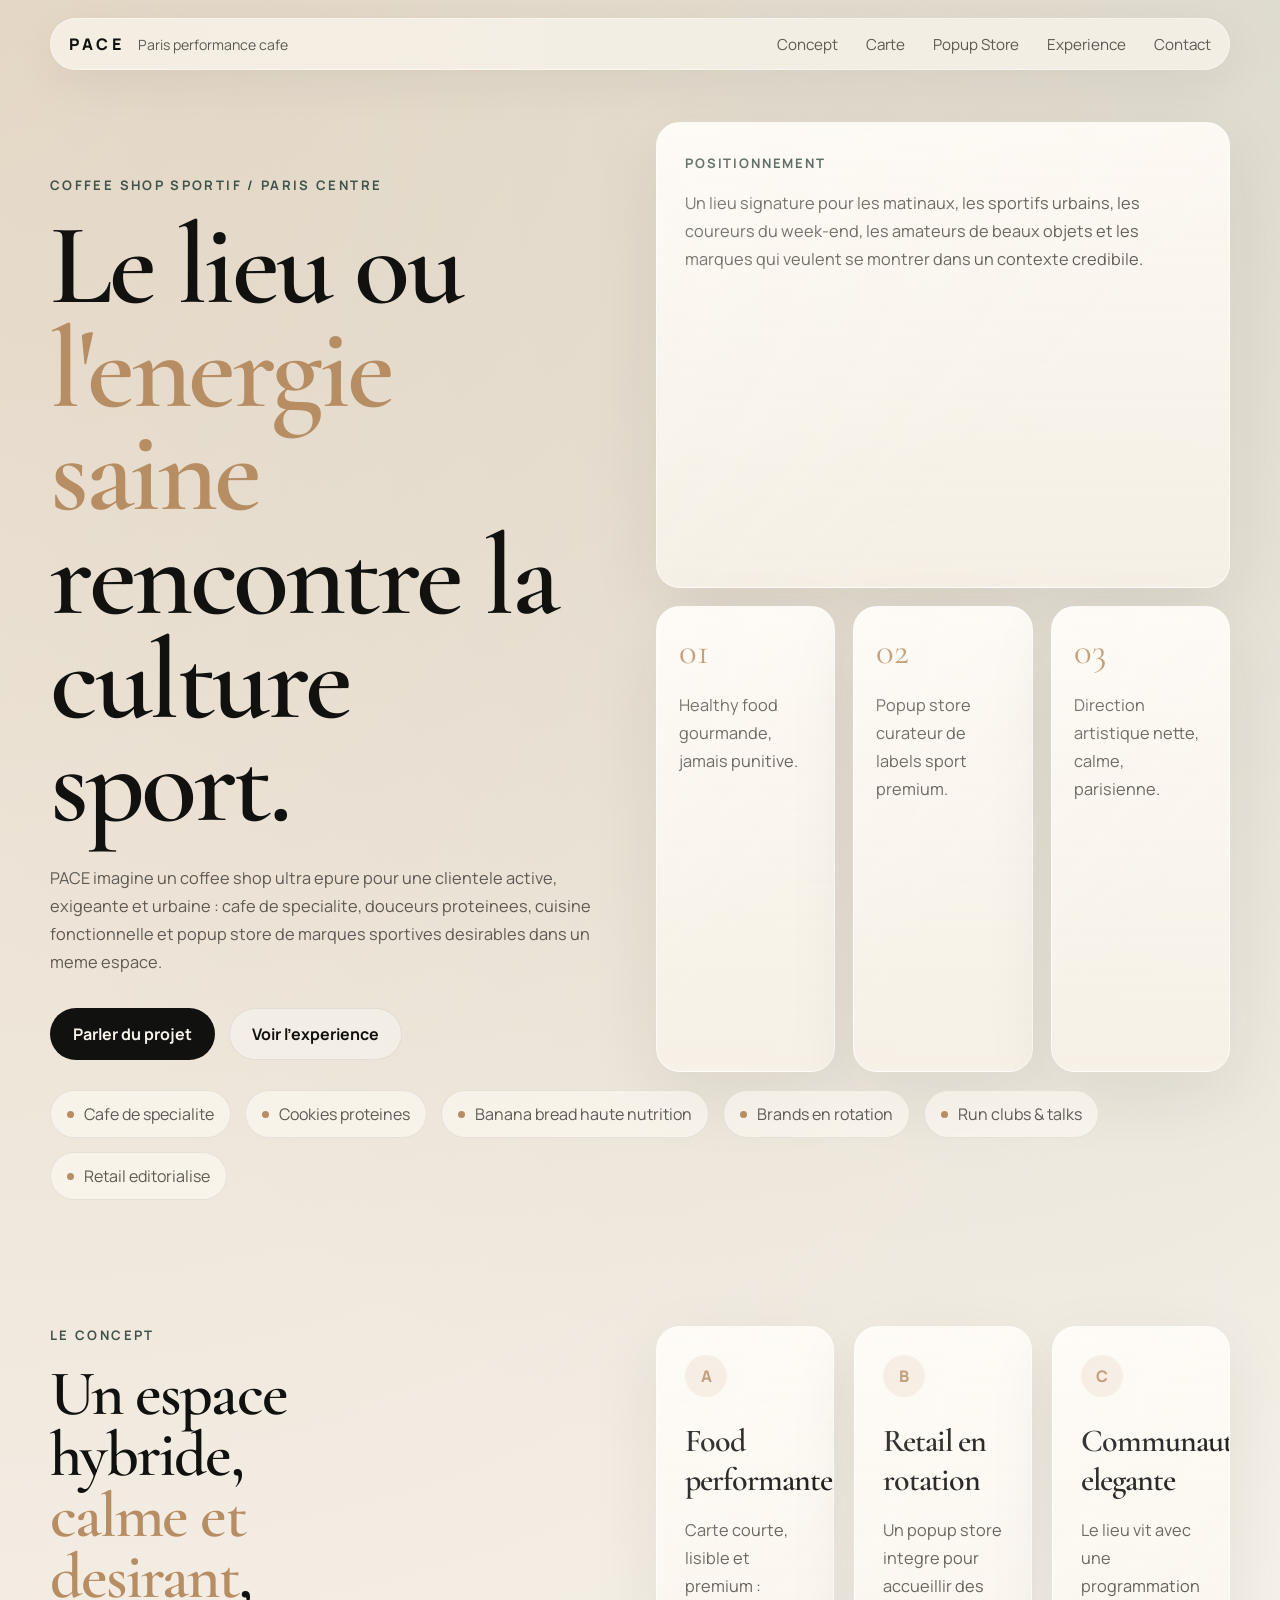
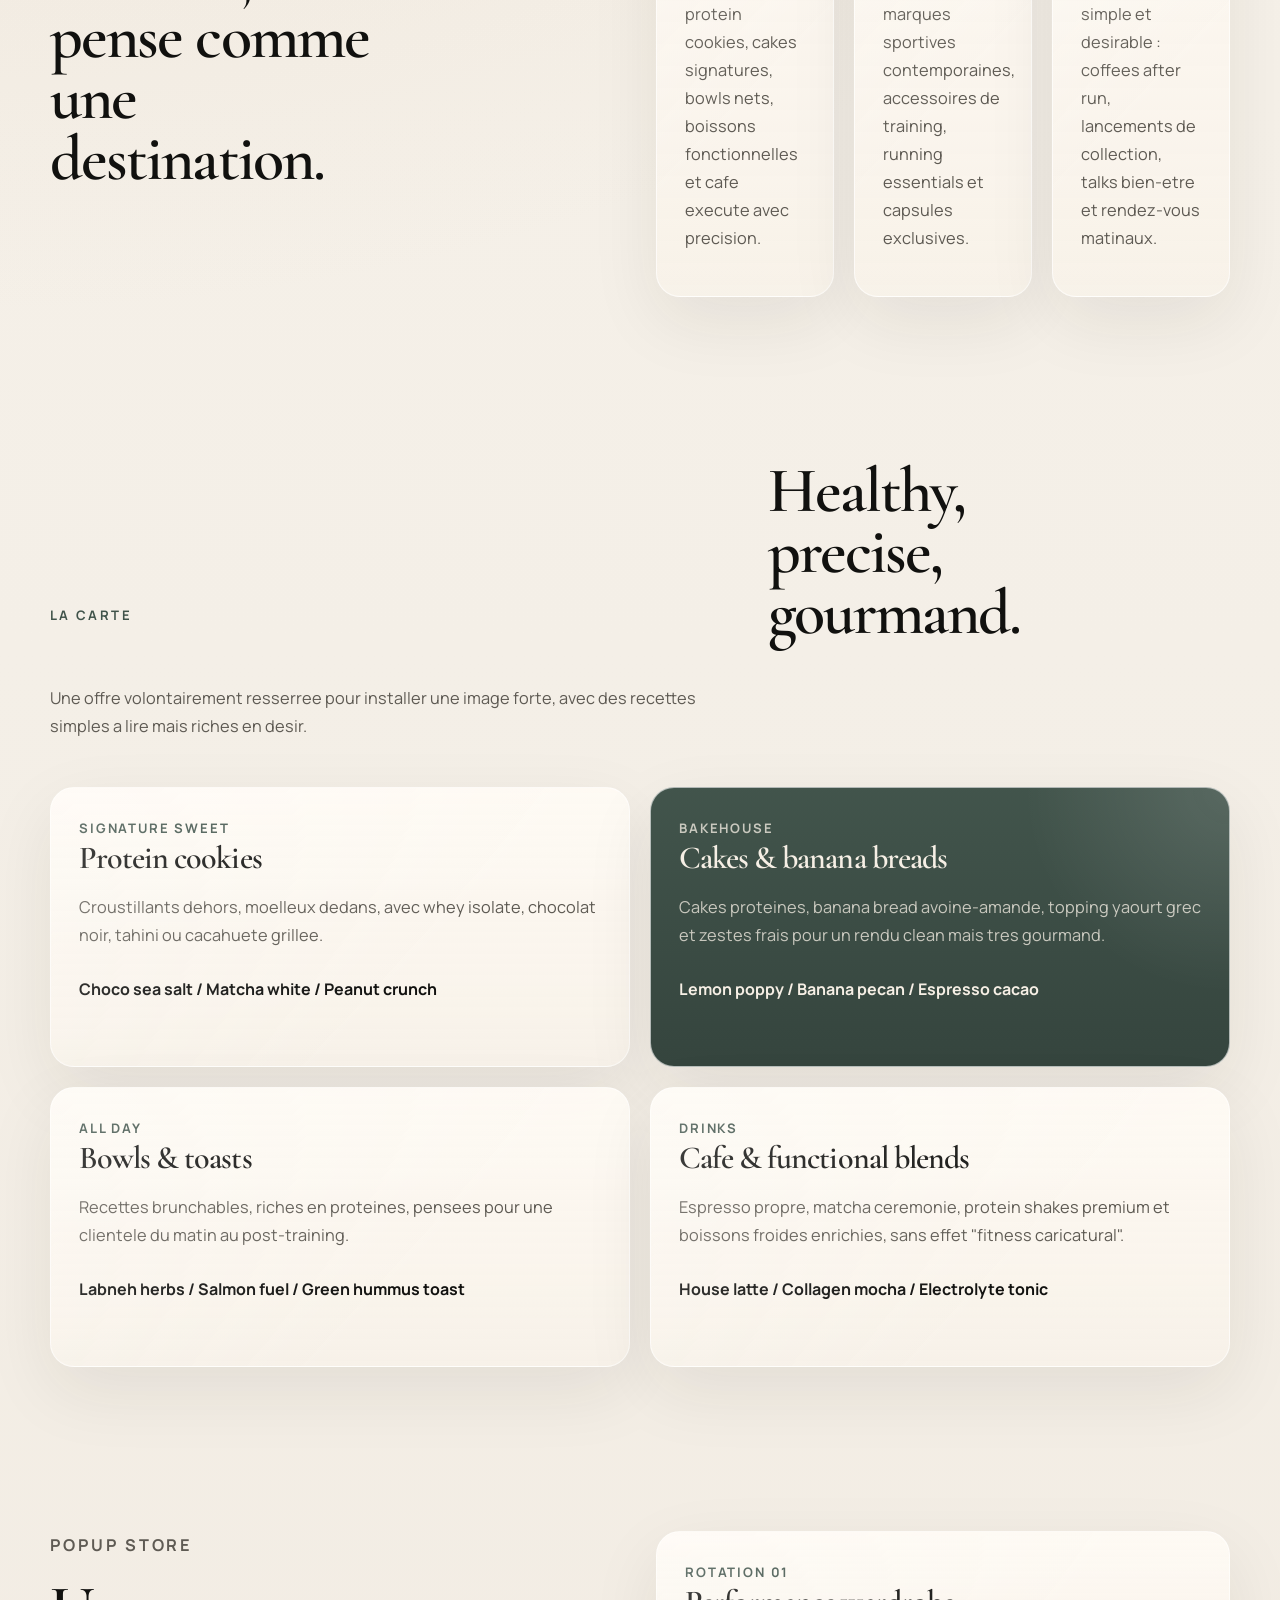
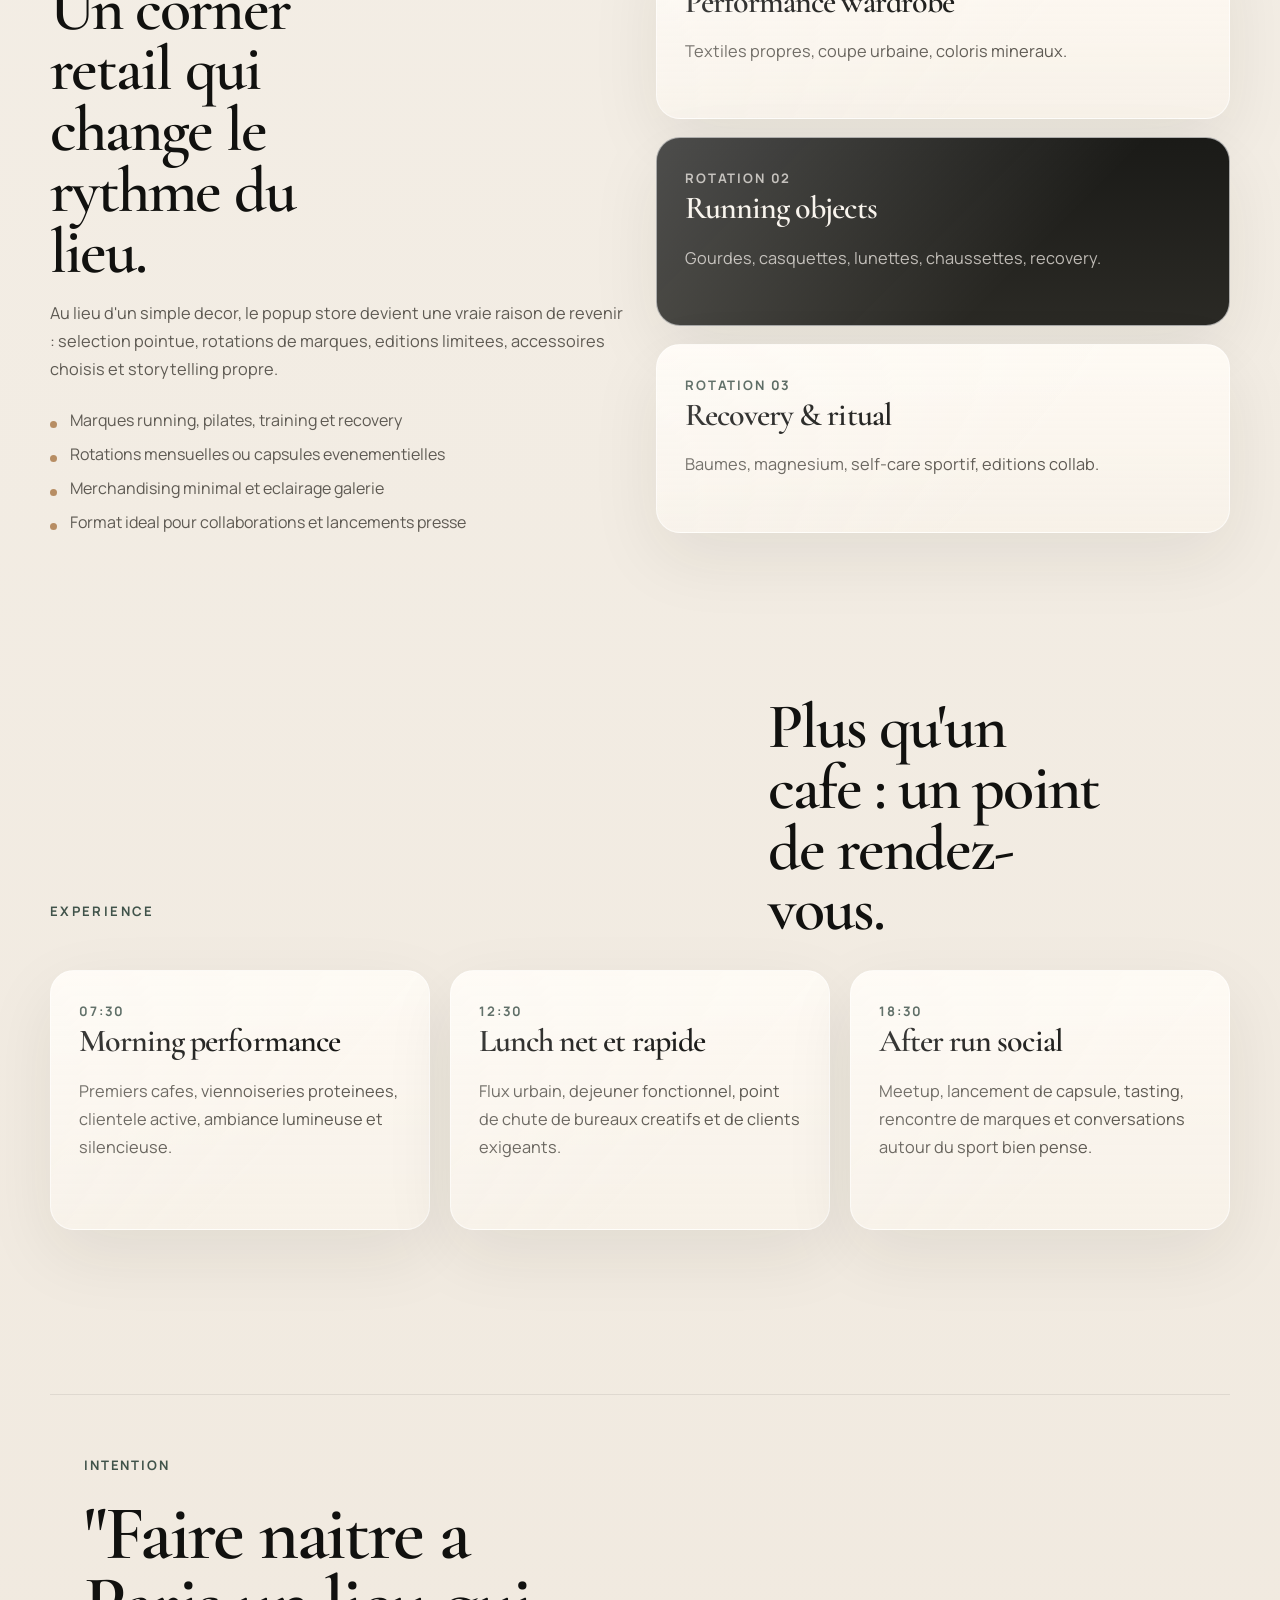
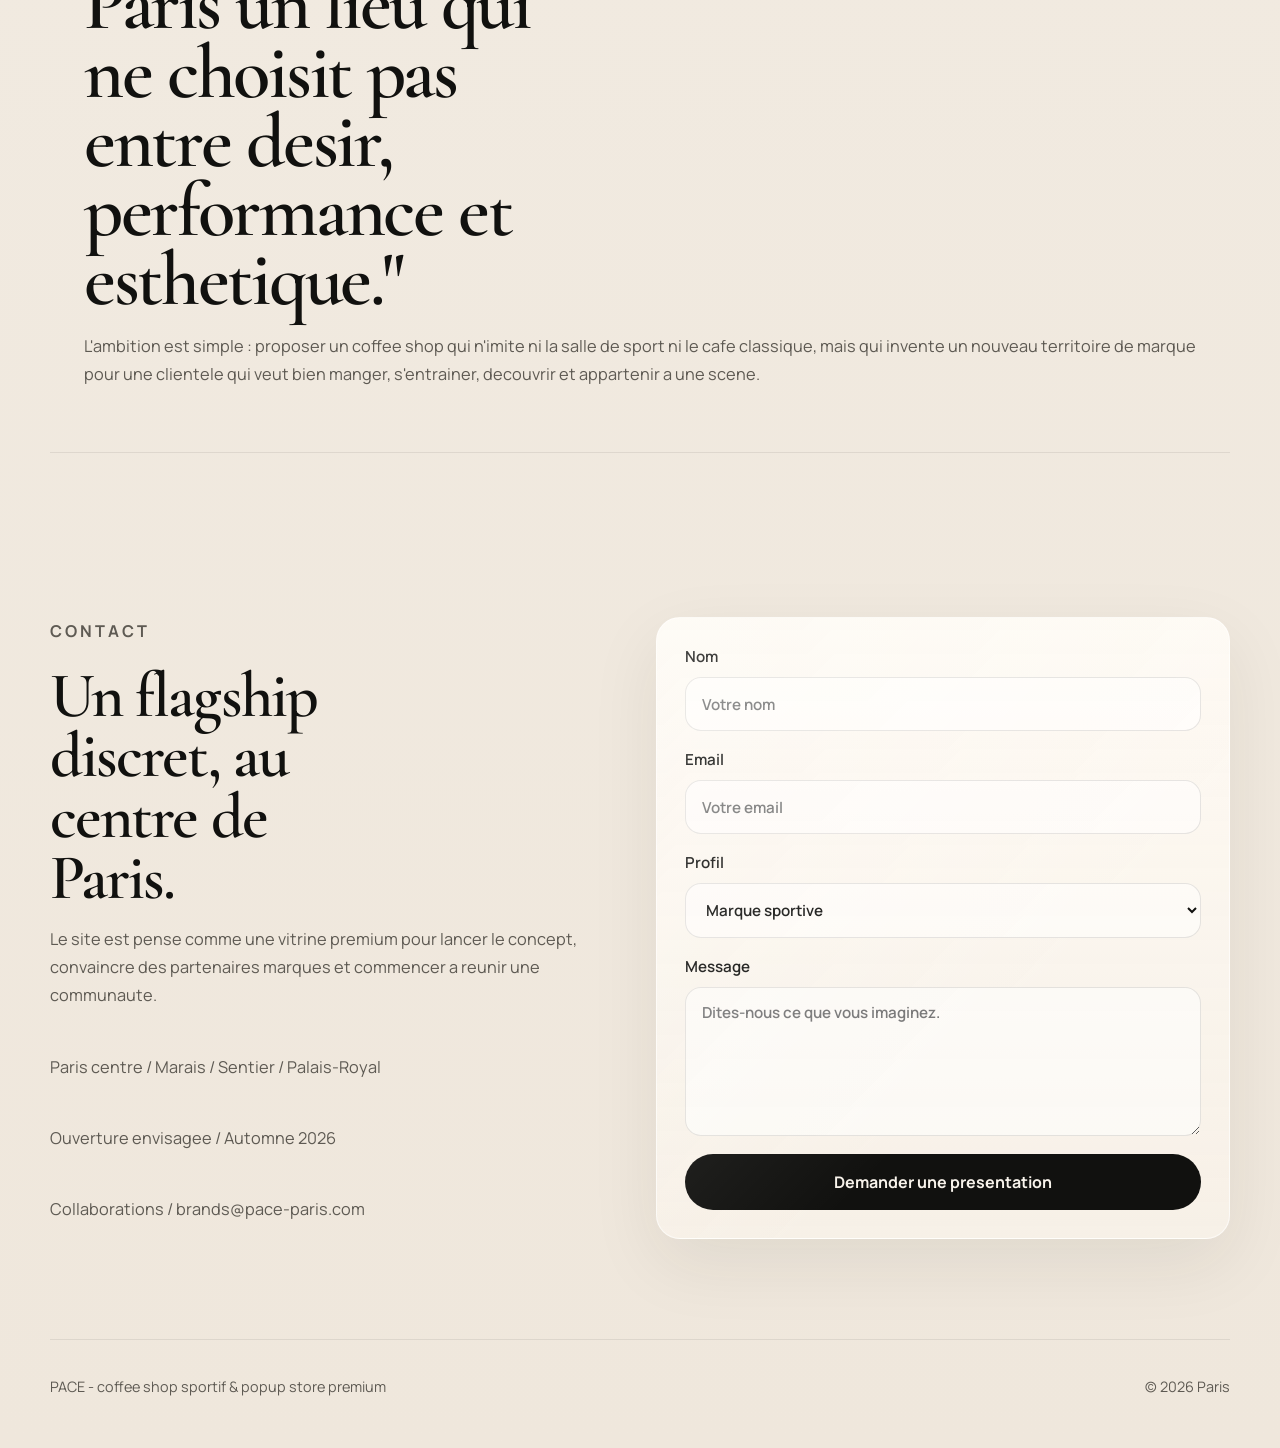
==== index.html @ 1dd42b09 "Initial coffee shop site" ====
<!DOCTYPE html>
<html lang="fr">
  <head>
    <meta charset="UTF-8" />
    <meta name="viewport" content="width=device-width, initial-scale=1.0" />
    <title>PACE - Coffee Shop Sportif & Popup Store</title>
    <meta
      name="description"
      content="PACE est un coffee shop sportif premium au coeur de Paris : healthy food, cafe de specialite, cookies proteines et popup store de marques sportives tendance."
    />
    <link rel="preconnect" href="https://fonts.googleapis.com" />
    <link rel="preconnect" href="https://fonts.gstatic.com" crossorigin />
    <link
      href="https://fonts.googleapis.com/css2?family=Manrope:wght@400;500;600;700;800&family=Cormorant+Garamond:wght@500;600;700&display=swap"
      rel="stylesheet"
    />
    <link rel="stylesheet" href="styles.css" />
    <script src="script.js" defer></script>
  </head>
  <body>
    <div class="page-noise" aria-hidden="true"></div>

    <header class="site-header">
      <div class="container">
        <nav class="nav">
          <a class="brand" href="#top" aria-label="PACE">
            <span class="brand-mark">PACE</span>
            <span class="brand-copy">Paris performance cafe</span>
          </a>

          <button
            class="nav-toggle"
            type="button"
            aria-expanded="false"
            aria-controls="nav-menu"
          >
            Menu
          </button>

          <div class="nav-menu" id="nav-menu">
            <a href="#concept">Concept</a>
            <a href="#menu">Carte</a>
            <a href="#popup">Popup Store</a>
            <a href="#experience">Experience</a>
            <a href="#contact">Contact</a>
          </div>
        </nav>
      </div>
    </header>

    <main id="top">
      <section class="hero">
        <div class="container hero-grid">
          <div class="hero-copy reveal">
            <p class="eyebrow">Coffee shop sportif / Paris centre</p>
            <h1>
              Le lieu ou
              <span>l'energie saine</span>
              rencontre la culture sport.
            </h1>
            <p class="hero-text">
              PACE imagine un coffee shop ultra epure pour une clientele active,
              exigeante et urbaine : cafe de specialite, douceurs proteinees,
              cuisine fonctionnelle et popup store de marques sportives
              desirables dans un meme espace.
            </p>

            <div class="hero-actions">
              <a class="button button-dark" href="#contact">Parler du projet</a>
              <a class="button button-light" href="#menu">Voir l'experience</a>
            </div>
          </div>

          <div class="hero-panel reveal">
            <div class="panel panel-large">
              <span class="panel-label">Positionnement</span>
              <p>
                Un lieu signature pour les matinaux, les sportifs urbains, les
                coureurs du week-end, les amateurs de beaux objets et les
                marques qui veulent se montrer dans un contexte credibile.
              </p>
            </div>

            <div class="hero-stats">
              <div class="panel stat-card">
                <span class="stat-value">01</span>
                <p>Healthy food gourmande, jamais punitive.</p>
              </div>
              <div class="panel stat-card">
                <span class="stat-value">02</span>
                <p>Popup store curateur de labels sport premium.</p>
              </div>
              <div class="panel stat-card">
                <span class="stat-value">03</span>
                <p>Direction artistique nette, calme, parisienne.</p>
              </div>
            </div>
          </div>
        </div>

        <div class="container">
          <div class="ticker reveal" aria-label="Points forts du concept">
            <span>Cafe de specialite</span>
            <span>Cookies proteines</span>
            <span>Banana bread haute nutrition</span>
            <span>Brands en rotation</span>
            <span>Run clubs & talks</span>
            <span>Retail editorialise</span>
          </div>
        </div>
      </section>

      <section class="section intro" id="concept">
        <div class="container section-grid">
          <div class="section-heading reveal">
            <p class="eyebrow">Le concept</p>
            <h2>
              Un espace hybride,
              <span>calme et desirant</span>,
              pense comme une destination.
            </h2>
          </div>

          <div class="intro-cards reveal">
            <article class="info-card">
              <span class="info-index">A</span>
              <h3>Food performante</h3>
              <p>
                Carte courte, lisible et premium : protein cookies, cakes
                signatures, bowls nets, boissons fonctionnelles et cafe
                execute avec precision.
              </p>
            </article>

            <article class="info-card">
              <span class="info-index">B</span>
              <h3>Retail en rotation</h3>
              <p>
                Un popup store integre pour accueillir des marques sportives
                contemporaines, accessoires de training, running essentials et
                capsules exclusives.
              </p>
            </article>

            <article class="info-card">
              <span class="info-index">C</span>
              <h3>Communaute elegante</h3>
              <p>
                Le lieu vit avec une programmation simple et desirable :
                coffees after run, lancements de collection, talks bien-etre et
                rendez-vous matinaux.
              </p>
            </article>
          </div>
        </div>
      </section>

      <section class="section menu-section" id="menu">
        <div class="container">
          <div class="section-top reveal">
            <p class="eyebrow">La carte</p>
            <h2>Healthy, precise, gourmand.</h2>
            <p class="section-text">
              Une offre volontairement resserree pour installer une image
              forte, avec des recettes simples a lire mais riches en desir.
            </p>
          </div>

          <div class="menu-grid">
            <article class="menu-card reveal">
              <span class="menu-tag">Signature sweet</span>
              <h3>Protein cookies</h3>
              <p>
                Croustillants dehors, moelleux dedans, avec whey isolate,
                chocolat noir, tahini ou cacahuete grillee.
              </p>
              <strong>Choco sea salt / Matcha white / Peanut crunch</strong>
            </article>

            <article class="menu-card reveal accent-card">
              <span class="menu-tag">Bakehouse</span>
              <h3>Cakes & banana breads</h3>
              <p>
                Cakes proteines, banana bread avoine-amande, topping yaourt
                grec et zestes frais pour un rendu clean mais tres gourmand.
              </p>
              <strong>Lemon poppy / Banana pecan / Espresso cacao</strong>
            </article>

            <article class="menu-card reveal">
              <span class="menu-tag">All day</span>
              <h3>Bowls & toasts</h3>
              <p>
                Recettes brunchables, riches en proteines, pensees pour une
                clientele du matin au post-training.
              </p>
              <strong>Labneh herbs / Salmon fuel / Green hummus toast</strong>
            </article>

            <article class="menu-card reveal">
              <span class="menu-tag">Drinks</span>
              <h3>Cafe & functional blends</h3>
              <p>
                Espresso propre, matcha ceremonie, protein shakes premium et
                boissons froides enrichies, sans effet "fitness caricatural".
              </p>
              <strong>House latte / Collagen mocha / Electrolyte tonic</strong>
            </article>
          </div>
        </div>
      </section>

      <section class="section popup-section" id="popup">
        <div class="container popup-grid">
          <div class="popup-copy reveal">
            <p class="eyebrow">Popup store</p>
            <h2>Un corner retail qui change le rythme du lieu.</h2>
            <p>
              Au lieu d'un simple decor, le popup store devient une vraie raison
              de revenir : selection pointue, rotations de marques, editions
              limitees, accessoires choisis et storytelling propre.
            </p>
            <ul class="detail-list">
              <li>Marques running, pilates, training et recovery</li>
              <li>Rotations mensuelles ou capsules evenementielles</li>
              <li>Merchandising minimal et eclairage galerie</li>
              <li>Format ideal pour collaborations et lancements presse</li>
            </ul>
          </div>

          <div class="popup-showcase reveal">
            <article class="showcase-block">
              <span>Rotation 01</span>
              <h3>Performance wardrobe</h3>
              <p>Textiles propres, coupe urbaine, coloris mineraux.</p>
            </article>

            <article class="showcase-block dark">
              <span>Rotation 02</span>
              <h3>Running objects</h3>
              <p>Gourdes, casquettes, lunettes, chaussettes, recovery.</p>
            </article>

            <article class="showcase-block">
              <span>Rotation 03</span>
              <h3>Recovery & ritual</h3>
              <p>Baumes, magnesium, self-care sportif, editions collab.</p>
            </article>
          </div>
        </div>
      </section>

      <section class="section experience-section" id="experience">
        <div class="container">
          <div class="section-top reveal">
            <p class="eyebrow">Experience</p>
            <h2>Plus qu'un cafe : un point de rendez-vous.</h2>
          </div>

          <div class="experience-grid">
            <article class="experience-card reveal">
              <span class="experience-time">07:30</span>
              <h3>Morning performance</h3>
              <p>
                Premiers cafes, viennoiseries proteinees, clientele active,
                ambiance lumineuse et silencieuse.
              </p>
            </article>

            <article class="experience-card reveal">
              <span class="experience-time">12:30</span>
              <h3>Lunch net et rapide</h3>
              <p>
                Flux urbain, dejeuner fonctionnel, point de chute de bureaux
                creatifs et de clients exigeants.
              </p>
            </article>

            <article class="experience-card reveal">
              <span class="experience-time">18:30</span>
              <h3>After run social</h3>
              <p>
                Meetup, lancement de capsule, tasting, rencontre de marques et
                conversations autour du sport bien pense.
              </p>
            </article>
          </div>
        </div>
      </section>

      <section class="section manifesto-section">
        <div class="container manifesto reveal">
          <p class="manifesto-kicker">Intention</p>
          <blockquote>
            "Faire naitre a Paris un lieu qui ne choisit pas entre desir,
            performance et esthetique."
          </blockquote>
          <p class="manifesto-text">
            L'ambition est simple : proposer un coffee shop qui n'imite ni la
            salle de sport ni le cafe classique, mais qui invente un nouveau
            territoire de marque pour une clientele qui veut bien manger,
            s'entrainer, decouvrir et appartenir a une scene.
          </p>
        </div>
      </section>

      <section class="section contact-section" id="contact">
        <div class="container contact-grid">
          <div class="contact-copy reveal">
            <p class="eyebrow">Contact</p>
            <h2>Un flagship discret, au centre de Paris.</h2>
            <p>
              Le site est pense comme une vitrine premium pour lancer le
              concept, convaincre des partenaires marques et commencer a reunir
              une communaute.
            </p>

            <div class="contact-details">
              <p>Paris centre / Marais / Sentier / Palais-Royal</p>
              <p>Ouverture envisagee / Automne 2026</p>
              <p>Collaborations / brands@pace-paris.com</p>
            </div>
          </div>

          <form class="contact-card reveal">
            <label>
              Nom
              <input type="text" name="name" placeholder="Votre nom" />
            </label>
            <label>
              Email
              <input type="email" name="email" placeholder="Votre email" />
            </label>
            <label>
              Profil
              <select name="type">
                <option>Marque sportive</option>
                <option>Investisseur</option>
                <option>Presse</option>
                <option>Communaute</option>
              </select>
            </label>
            <label>
              Message
              <textarea
                name="message"
                rows="5"
                placeholder="Dites-nous ce que vous imaginez."
              ></textarea>
            </label>
            <button class="button button-dark" type="submit">
              Demander une presentation
            </button>
          </form>
        </div>
      </section>
    </main>

    <footer class="site-footer">
      <div class="container footer-content">
        <p>PACE - coffee shop sportif & popup store premium</p>
        <p>&copy; <span id="year"></span> Paris</p>
      </div>
    </footer>
  </body>
</html>
---- styles.css ----
:root {
  --bg: #f4efe7;
  --bg-soft: #fbf7f0;
  --surface: rgba(255, 252, 246, 0.78);
  --surface-strong: #fffaf2;
  --ink: #11110f;
  --muted: #5e5a53;
  --line: rgba(17, 17, 15, 0.08);
  --accent: #b78d63;
  --accent-soft: #d8baa0;
  --forest: #40534a;
  --shadow: 0 24px 70px rgba(41, 34, 23, 0.08);
  --radius-xl: 32px;
  --radius-lg: 24px;
  --radius-md: 18px;
  --container: min(1180px, calc(100vw - 40px));
}

*,
*::before,
*::after {
  box-sizing: border-box;
}

html {
  scroll-behavior: smooth;
}

body {
  margin: 0;
  font-family: "Manrope", "Avenir Next", "Segoe UI", sans-serif;
  background:
    radial-gradient(circle at top left, rgba(215, 195, 170, 0.55), transparent 30%),
    radial-gradient(circle at top right, rgba(120, 141, 126, 0.18), transparent 25%),
    linear-gradient(180deg, #f8f3eb 0%, #f4efe7 36%, #efe7dc 100%);
  color: var(--ink);
  min-height: 100vh;
}

img {
  max-width: 100%;
  display: block;
}

a {
  color: inherit;
  text-decoration: none;
}

button,
input,
select,
textarea {
  font: inherit;
}

.page-noise {
  position: fixed;
  inset: 0;
  pointer-events: none;
  opacity: 0.17;
  background-image:
    linear-gradient(rgba(255, 255, 255, 0.15) 1px, transparent 1px),
    linear-gradient(90deg, rgba(17, 17, 15, 0.025) 1px, transparent 1px);
  background-size: 140px 140px;
  mask-image: radial-gradient(circle at center, black 55%, transparent 100%);
}

.container {
  width: var(--container);
  margin: 0 auto;
}

.site-header {
  position: sticky;
  top: 0;
  z-index: 20;
  padding: 18px 0 0;
}

.nav {
  display: flex;
  align-items: center;
  justify-content: space-between;
  gap: 24px;
  padding: 14px 18px;
  border: 1px solid rgba(255, 255, 255, 0.4);
  border-radius: 999px;
  background: rgba(250, 245, 237, 0.72);
  backdrop-filter: blur(18px);
  box-shadow: 0 12px 50px rgba(20, 16, 10, 0.06);
}

.brand {
  display: inline-flex;
  align-items: center;
  gap: 14px;
}

.brand-mark {
  font-size: 1rem;
  font-weight: 800;
  letter-spacing: 0.22em;
}

.brand-copy {
  color: var(--muted);
  font-size: 0.88rem;
}

.nav-menu {
  display: flex;
  align-items: center;
  gap: 28px;
  font-size: 0.95rem;
  color: var(--muted);
}

.nav-menu a {
  position: relative;
}

.nav-menu a::after {
  content: "";
  position: absolute;
  left: 0;
  bottom: -6px;
  width: 100%;
  height: 1px;
  background: currentColor;
  transform: scaleX(0);
  transform-origin: left;
  transition: transform 180ms ease;
}

.nav-menu a:hover::after,
.nav-menu a:focus-visible::after {
  transform: scaleX(1);
}

.nav-toggle {
  display: none;
  border: 0;
  background: transparent;
  font-weight: 700;
  color: var(--ink);
}

.hero {
  padding: 52px 0 44px;
}

.hero-grid,
.section-grid,
.popup-grid,
.contact-grid {
  display: grid;
  grid-template-columns: repeat(2, minmax(0, 1fr));
  gap: 32px;
}

.hero-copy {
  padding: 54px 0 12px;
}

.eyebrow {
  margin: 0 0 20px;
  font-size: 0.82rem;
  font-weight: 700;
  letter-spacing: 0.18em;
  text-transform: uppercase;
  color: var(--forest);
}

h1,
h2,
h3,
blockquote {
  margin: 0;
  font-family: "Cormorant Garamond", "Iowan Old Style", "Times New Roman", serif;
  font-weight: 600;
  letter-spacing: -0.03em;
}

h1 {
  max-width: 9.5ch;
  font-size: clamp(4rem, 9vw, 7.4rem);
  line-height: 0.9;
}

h1 span,
h2 span {
  color: var(--accent);
}

.hero-text,
.section-text,
.popup-copy p,
.contact-copy p,
.manifesto-text,
.info-card p,
.menu-card p,
.experience-card p,
.panel p,
.showcase-block p {
  color: var(--muted);
  line-height: 1.72;
  font-size: 1.02rem;
}

.hero-text {
  max-width: 62ch;
  margin: 28px 0 0;
}

.hero-actions {
  display: flex;
  flex-wrap: wrap;
  gap: 14px;
  margin-top: 32px;
}

.button {
  display: inline-flex;
  align-items: center;
  justify-content: center;
  min-height: 52px;
  padding: 0 22px;
  border-radius: 999px;
  border: 1px solid transparent;
  font-weight: 700;
  transition:
    transform 180ms ease,
    background 180ms ease,
    color 180ms ease,
    border-color 180ms ease;
}

.button:hover,
.button:focus-visible {
  transform: translateY(-1px);
}

.button-dark {
  background: var(--ink);
  color: #f8f3eb;
}

.button-dark:hover,
.button-dark:focus-visible {
  background: #252521;
}

.button-light {
  background: rgba(255, 255, 255, 0.35);
  border-color: var(--line);
}

.button-light:hover,
.button-light:focus-visible {
  background: rgba(255, 255, 255, 0.6);
}

.panel,
.info-card,
.menu-card,
.experience-card,
.contact-card,
.showcase-block {
  position: relative;
  overflow: hidden;
  border: 1px solid rgba(255, 255, 255, 0.62);
  border-radius: var(--radius-lg);
  background: linear-gradient(180deg, rgba(255, 251, 245, 0.92), rgba(248, 242, 233, 0.82));
  box-shadow: var(--shadow);
}

.panel::before,
.info-card::before,
.menu-card::before,
.experience-card::before,
.contact-card::before,
.showcase-block::before {
  content: "";
  position: absolute;
  inset: 0;
  background: linear-gradient(135deg, rgba(255, 255, 255, 0.22), transparent 65%);
  pointer-events: none;
}

.hero-panel {
  display: grid;
  gap: 18px;
}

.panel-large {
  padding: 28px;
  min-height: 236px;
}

.panel-label,
.menu-tag,
.manifesto-kicker,
.showcase-block span,
.experience-time {
  display: inline-flex;
  font-size: 0.82rem;
  font-weight: 700;
  letter-spacing: 0.14em;
  text-transform: uppercase;
  color: var(--forest);
}

.hero-stats {
  display: grid;
  grid-template-columns: repeat(3, minmax(0, 1fr));
  gap: 18px;
}

.stat-card {
  padding: 22px;
  min-height: 180px;
}

.stat-value {
  display: block;
  margin-bottom: 16px;
  font-family: "Cormorant Garamond", serif;
  font-size: 2.3rem;
  color: var(--accent);
}

.ticker {
  display: flex;
  flex-wrap: wrap;
  gap: 14px;
  padding-top: 18px;
}

.ticker span {
  display: inline-flex;
  align-items: center;
  gap: 10px;
  padding: 12px 16px;
  border-radius: 999px;
  border: 1px solid rgba(17, 17, 15, 0.08);
  background: rgba(255, 251, 244, 0.58);
  color: var(--muted);
}

.ticker span::before {
  content: "";
  width: 7px;
  height: 7px;
  border-radius: 50%;
  background: var(--accent);
}

.section {
  padding: 82px 0;
}

.section-heading h2,
.section-top h2,
.popup-copy h2,
.contact-copy h2 {
  max-width: 11ch;
  font-size: clamp(2.8rem, 5vw, 4.8rem);
  line-height: 0.95;
}

.section-top {
  display: grid;
  grid-template-columns: 1.2fr 0.8fr;
  gap: 24px;
  align-items: end;
  margin-bottom: 30px;
}

.intro-cards,
.experience-grid {
  display: grid;
  grid-template-columns: repeat(3, minmax(0, 1fr));
  gap: 20px;
}

.info-card,
.experience-card {
  padding: 28px;
}

.info-index {
  display: inline-grid;
  place-items: center;
  width: 42px;
  height: 42px;
  margin-bottom: 24px;
  border-radius: 50%;
  background: rgba(183, 141, 99, 0.14);
  color: var(--accent);
  font-weight: 800;
}

.info-card h3,
.menu-card h3,
.showcase-block h3,
.experience-card h3 {
  margin: 0 0 10px;
  font-size: 2rem;
}

.menu-grid {
  display: grid;
  grid-template-columns: repeat(2, minmax(0, 1fr));
  gap: 20px;
}

.menu-card {
  padding: 28px;
  min-height: 280px;
}

.menu-card strong {
  display: block;
  margin-top: 28px;
  font-weight: 700;
  line-height: 1.5;
}

.accent-card {
  background: linear-gradient(180deg, rgba(62, 81, 72, 0.98), rgba(49, 65, 58, 0.98));
  color: #f6efe5;
}

.accent-card::before {
  background: radial-gradient(circle at top right, rgba(255, 255, 255, 0.12), transparent 32%);
}

.accent-card p,
.accent-card .menu-tag {
  color: rgba(246, 239, 229, 0.76);
}

.popup-showcase {
  display: grid;
  gap: 18px;
}

.showcase-block {
  padding: 28px;
  min-height: 180px;
}

.showcase-block.dark {
  background: linear-gradient(180deg, rgba(17, 17, 15, 0.96), rgba(34, 33, 29, 0.96));
  color: #f8f3eb;
}

.showcase-block.dark span,
.showcase-block.dark p {
  color: rgba(248, 243, 235, 0.72);
}

.detail-list {
  margin: 26px 0 0;
  padding: 0;
  list-style: none;
  display: grid;
  gap: 12px;
}

.detail-list li {
  position: relative;
  padding-left: 20px;
  color: var(--muted);
}

.detail-list li::before {
  content: "";
  position: absolute;
  left: 0;
  top: 0.72em;
  width: 7px;
  height: 7px;
  border-radius: 50%;
  background: var(--accent);
}

.experience-grid {
  margin-top: 30px;
}

.experience-card {
  min-height: 260px;
}

.manifesto {
  padding: 48px 34px;
  border-top: 1px solid rgba(17, 17, 15, 0.08);
  border-bottom: 1px solid rgba(17, 17, 15, 0.08);
}

.manifesto blockquote {
  max-width: 14ch;
  margin: 12px 0 18px;
  font-size: clamp(3rem, 6vw, 5.4rem);
  line-height: 0.9;
}

.contact-details {
  margin-top: 28px;
  display: grid;
  gap: 10px;
}

.contact-card {
  display: grid;
  gap: 18px;
  padding: 28px;
}

.contact-card label {
  display: grid;
  gap: 8px;
  font-size: 0.95rem;
  font-weight: 600;
}

.contact-card input,
.contact-card select,
.contact-card textarea {
  width: 100%;
  border: 1px solid rgba(17, 17, 15, 0.1);
  border-radius: 16px;
  background: rgba(255, 255, 255, 0.52);
  min-height: 52px;
  padding: 14px 16px;
  color: var(--ink);
  outline: none;
  transition:
    border-color 180ms ease,
    background 180ms ease,
    transform 180ms ease;
}

.contact-card textarea {
  min-height: 148px;
  resize: vertical;
}

.contact-card input:focus,
.contact-card select:focus,
.contact-card textarea:focus {
  border-color: rgba(183, 141, 99, 0.5);
  background: rgba(255, 255, 255, 0.82);
}

.site-footer {
  padding: 18px 0 38px;
}

.footer-content {
  display: flex;
  align-items: center;
  justify-content: space-between;
  gap: 16px;
  padding-top: 22px;
  border-top: 1px solid rgba(17, 17, 15, 0.08);
  color: var(--muted);
  font-size: 0.9rem;
}

.reveal {
  opacity: 0;
  transform: translateY(24px);
  transition:
    opacity 700ms ease,
    transform 700ms ease;
}

.reveal.is-visible {
  opacity: 1;
  transform: translateY(0);
}

@media (max-width: 1024px) {
  .hero-grid,
  .section-grid,
  .popup-grid,
  .contact-grid,
  .section-top,
  .intro-cards,
  .menu-grid,
  .experience-grid {
    grid-template-columns: 1fr;
  }

  .hero-stats {
    grid-template-columns: 1fr;
  }

  h1 {
    max-width: 12ch;
  }
}

@media (max-width: 760px) {
  .site-header {
    padding-top: 14px;
  }

  .nav {
    position: relative;
    align-items: flex-start;
    border-radius: 28px;
    padding: 16px;
  }

  .brand {
    flex-direction: column;
    align-items: flex-start;
    gap: 4px;
  }

  .nav-toggle {
    display: inline-flex;
    margin-left: auto;
  }

  .nav-menu {
    position: absolute;
    top: calc(100% + 10px);
    left: 0;
    right: 0;
    display: none;
    flex-direction: column;
    align-items: flex-start;
    gap: 14px;
    padding: 18px;
    border: 1px solid rgba(255, 255, 255, 0.5);
    border-radius: 24px;
    background: rgba(250, 245, 237, 0.95);
    box-shadow: var(--shadow);
  }

  .nav-menu.is-open {
    display: flex;
  }

  .hero {
    padding-top: 28px;
  }

  .hero-copy {
    padding-top: 34px;
  }

  .section,
  .intro {
    padding: 62px 0;
  }

  h1 {
    font-size: clamp(3.2rem, 18vw, 5rem);
  }

  .section-heading h2,
  .section-top h2,
  .popup-copy h2,
  .contact-copy h2,
  .manifesto blockquote {
    max-width: none;
  }

  .ticker {
    gap: 10px;
  }

  .footer-content {
    flex-direction: column;
    align-items: flex-start;
  }
}
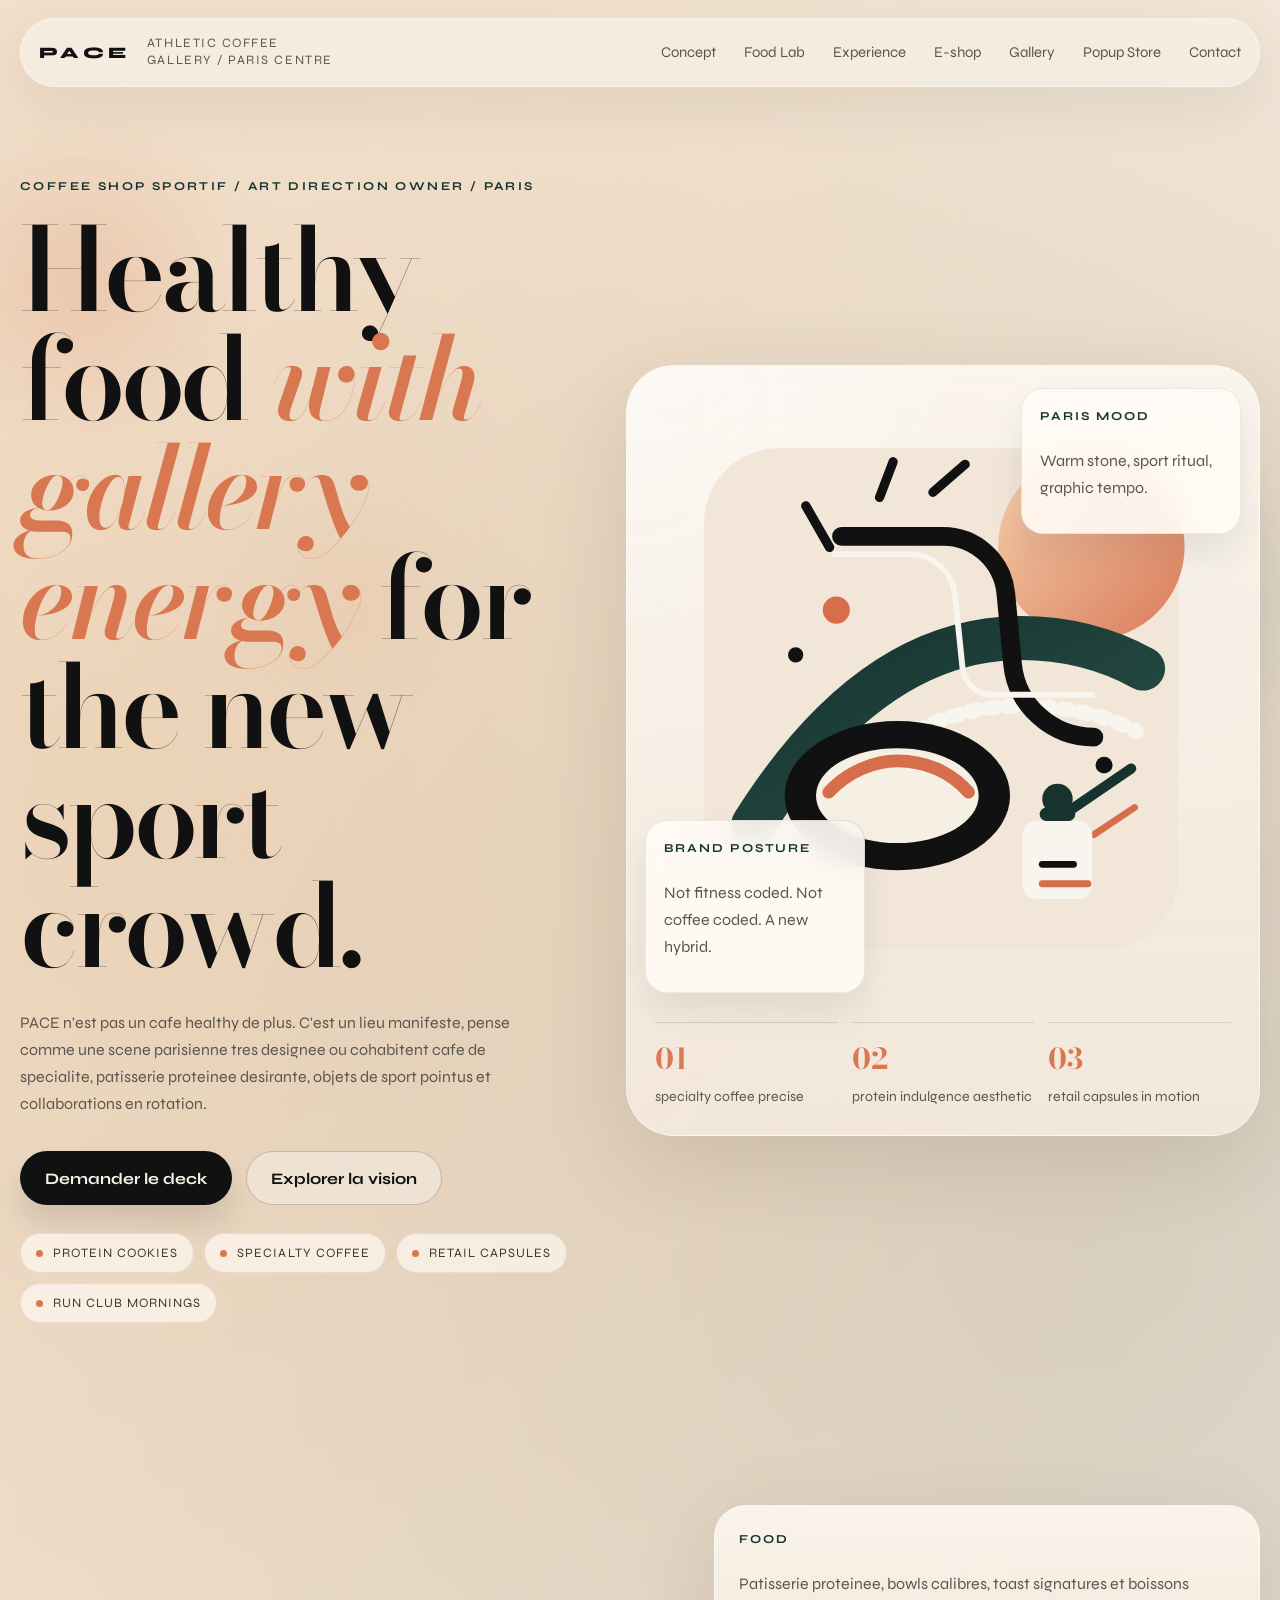
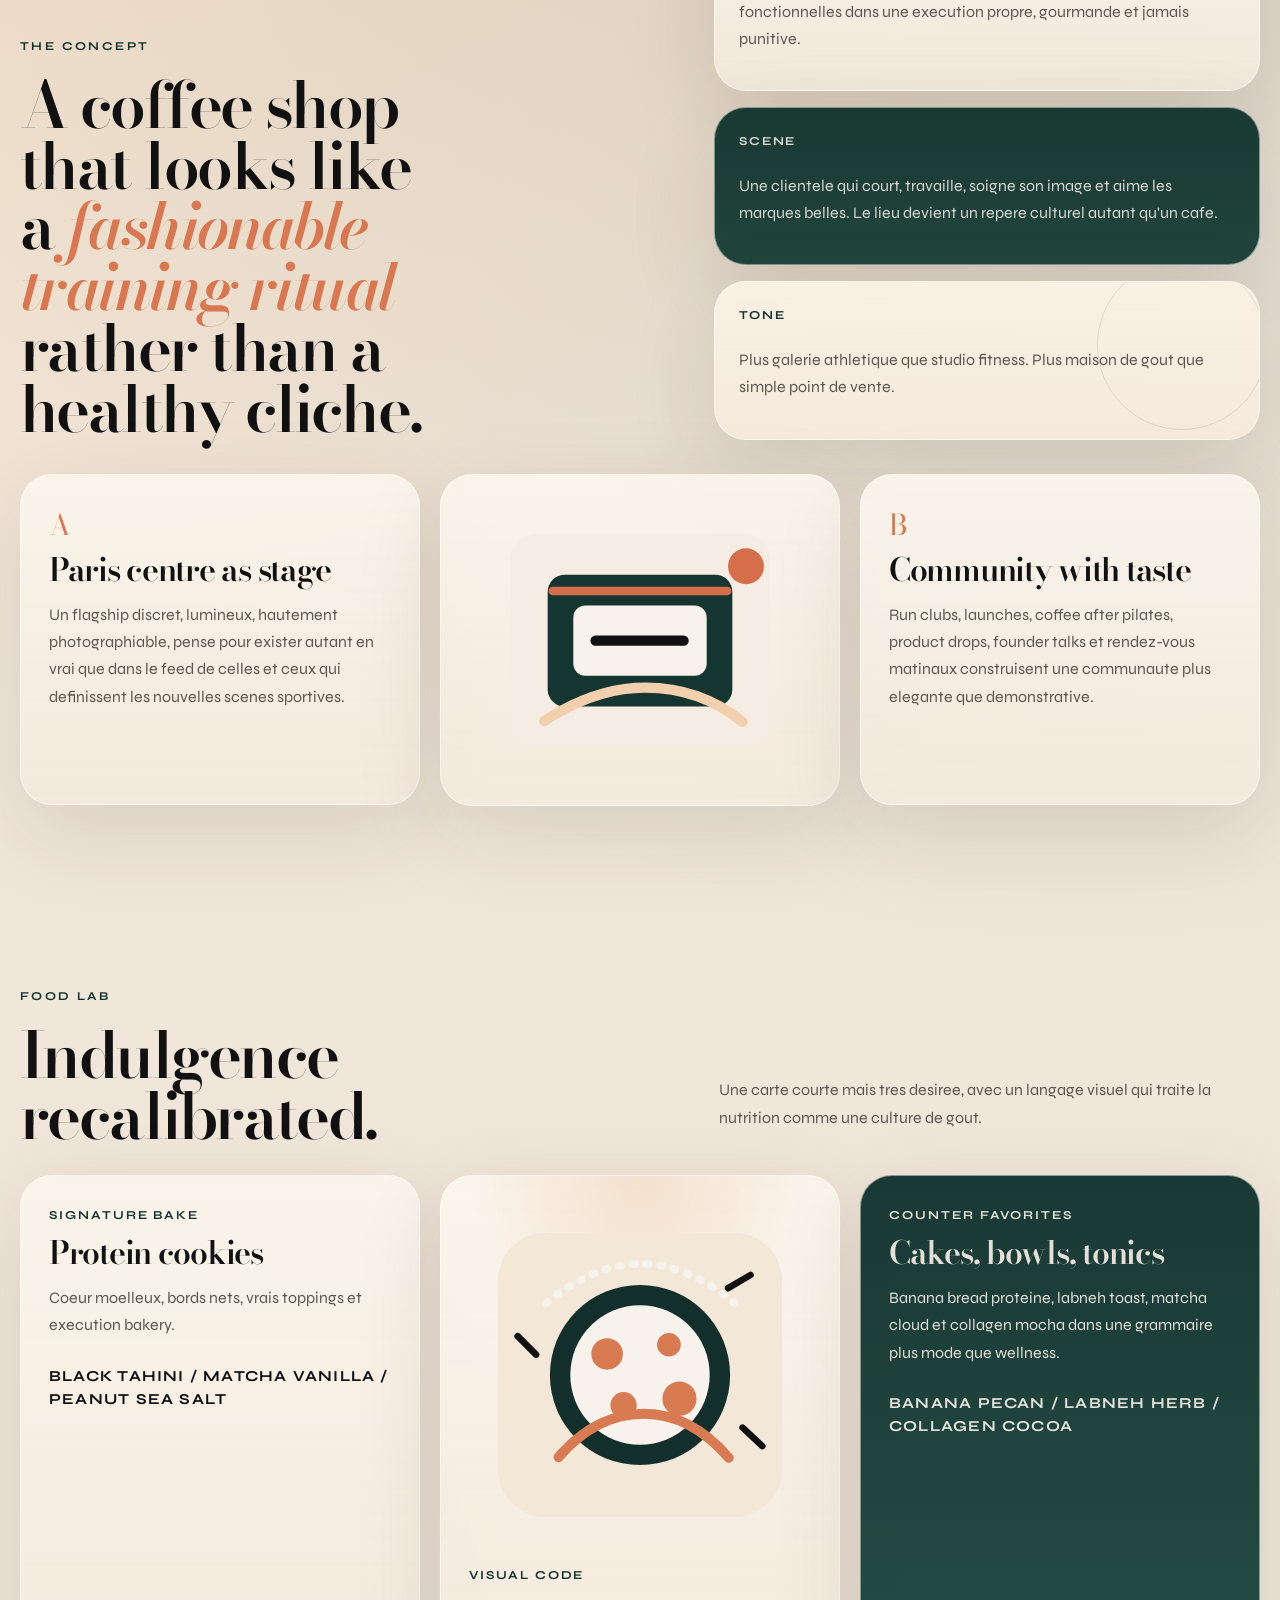
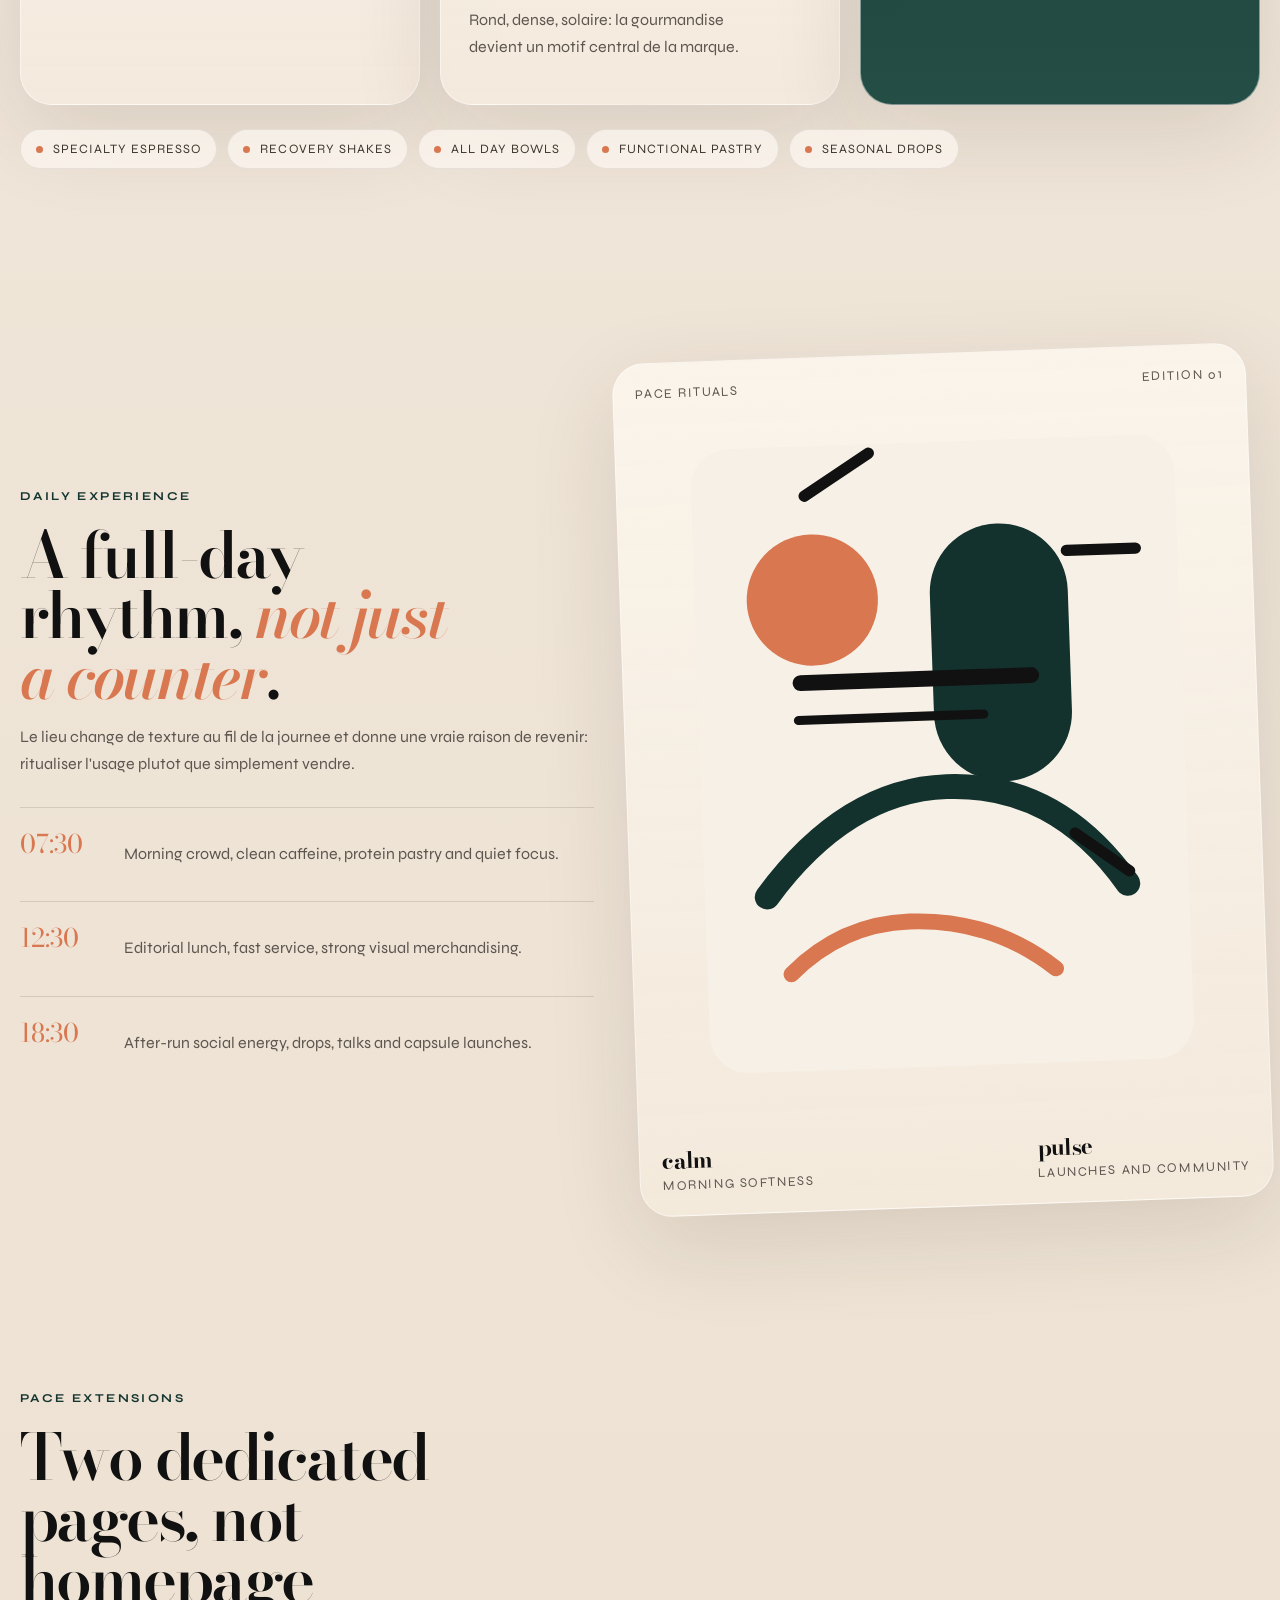
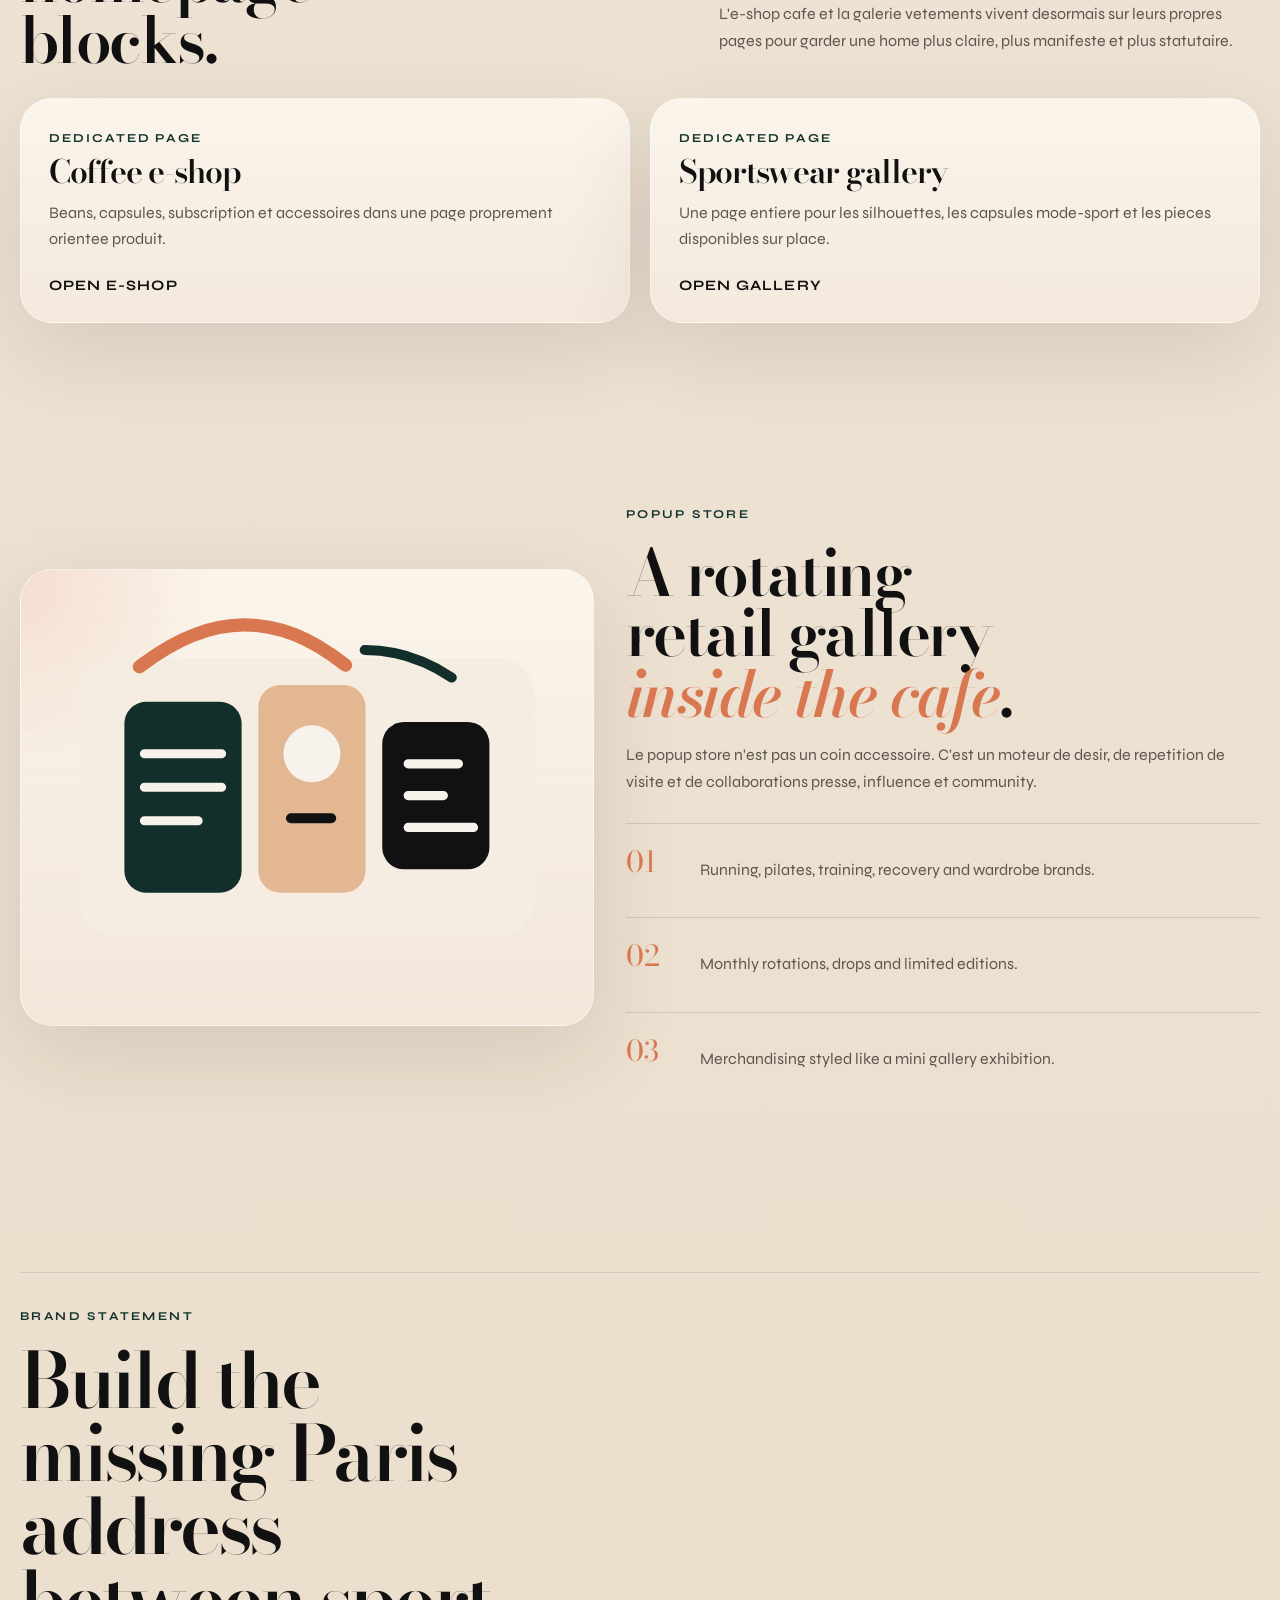
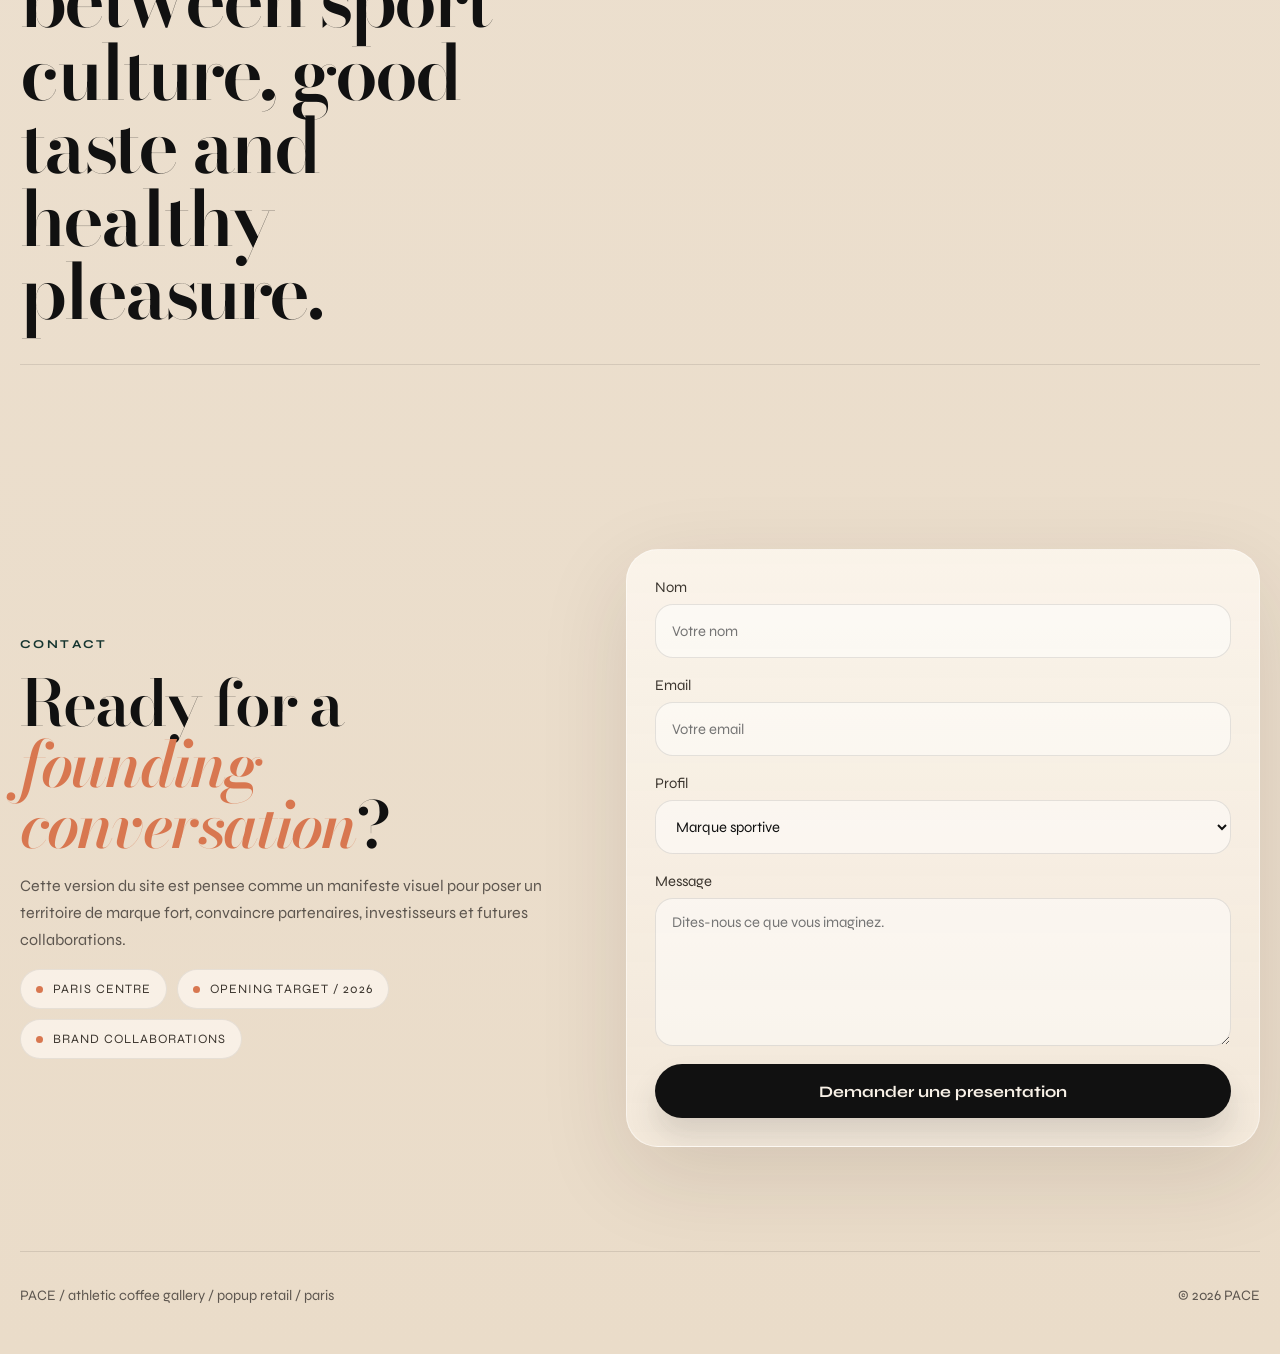
==== commit 6fd6de06: "Split e-shop and gallery into dedicated pages" ====
--- a/index.html
+++ b/index.html
@@ -3,29 +3,34 @@
   <head>
     <meta charset="UTF-8" />
     <meta name="viewport" content="width=device-width, initial-scale=1.0" />
-    <title>PACE - Coffee Shop Sportif & Popup Store</title>
+    <title>PACE - Athletic Coffee Gallery Paris</title>
     <meta
       name="description"
-      content="PACE est un coffee shop sportif premium au coeur de Paris : healthy food, cafe de specialite, cookies proteines et popup store de marques sportives tendance."
+      content="PACE imagine a Paris un coffee shop sportif a la DA forte, entre healthy indulgence, cafe de specialite et popup store de marques de sport desirables."
     />
     <link rel="preconnect" href="https://fonts.googleapis.com" />
     <link rel="preconnect" href="https://fonts.gstatic.com" crossorigin />
     <link
-      href="https://fonts.googleapis.com/css2?family=Manrope:wght@400;500;600;700;800&family=Cormorant+Garamond:wght@500;600;700&display=swap"
+      href="https://fonts.googleapis.com/css2?family=Bodoni+Moda:opsz,wght@6..96,500;6..96,600;6..96,700&family=Syne:wght@400;500;600;700;800&display=swap"
       rel="stylesheet"
     />
     <link rel="stylesheet" href="styles.css" />
     <script src="script.js" defer></script>
   </head>
   <body>
-    <div class="page-noise" aria-hidden="true"></div>
+    <div class="background-layers" aria-hidden="true">
+      <span class="gradient-orb orb-a"></span>
+      <span class="gradient-orb orb-b"></span>
+      <span class="gradient-orb orb-c"></span>
+      <span class="mesh-lines"></span>
+    </div>
 
     <header class="site-header">
       <div class="container">
         <nav class="nav">
           <a class="brand" href="#top" aria-label="PACE">
             <span class="brand-mark">PACE</span>
-            <span class="brand-copy">Paris performance cafe</span>
+            <span class="brand-copy">athletic coffee gallery / paris centre</span>
           </a>
 
           <button
@@ -39,9 +44,11 @@
 
           <div class="nav-menu" id="nav-menu">
             <a href="#concept">Concept</a>
-            <a href="#menu">Carte</a>
+            <a href="#menu">Food Lab</a>
+            <a href="#experience">Experience</a>
+            <a href="eshop.html">E-shop</a>
+            <a href="gallery.html">Gallery</a>
             <a href="#popup">Popup Store</a>
-            <a href="#experience">Experience</a>
             <a href="#contact">Contact</a>
           </div>
         </nav>
@@ -50,275 +57,602 @@
 
     <main id="top">
       <section class="hero">
-        <div class="container hero-grid">
+        <div class="container hero-layout">
           <div class="hero-copy reveal">
-            <p class="eyebrow">Coffee shop sportif / Paris centre</p>
+            <p class="eyebrow">Coffee shop sportif / art direction owner / paris</p>
             <h1>
-              Le lieu ou
-              <span>l'energie saine</span>
-              rencontre la culture sport.
+              Healthy food
+              <span>with gallery energy</span>
+              for the new sport crowd.
             </h1>
             <p class="hero-text">
-              PACE imagine un coffee shop ultra epure pour une clientele active,
-              exigeante et urbaine : cafe de specialite, douceurs proteinees,
-              cuisine fonctionnelle et popup store de marques sportives
-              desirables dans un meme espace.
+              PACE n'est pas un cafe healthy de plus. C'est un lieu manifeste,
+              pense comme une scene parisienne tres designee ou cohabitent cafe
+              de specialite, patisserie proteinee desirante, objets de sport
+              pointus et collaborations en rotation.
             </p>
 
             <div class="hero-actions">
-              <a class="button button-dark" href="#contact">Parler du projet</a>
-              <a class="button button-light" href="#menu">Voir l'experience</a>
-            </div>
-          </div>
-
-          <div class="hero-panel reveal">
-            <div class="panel panel-large">
-              <span class="panel-label">Positionnement</span>
-              <p>
-                Un lieu signature pour les matinaux, les sportifs urbains, les
-                coureurs du week-end, les amateurs de beaux objets et les
-                marques qui veulent se montrer dans un contexte credibile.
-              </p>
-            </div>
-
-            <div class="hero-stats">
-              <div class="panel stat-card">
-                <span class="stat-value">01</span>
-                <p>Healthy food gourmande, jamais punitive.</p>
+              <a class="button button-dark" href="#contact">Demander le deck</a>
+              <a class="button button-light" href="#concept">Explorer la vision</a>
+            </div>
+
+            <div class="hero-ribbon">
+              <span>protein cookies</span>
+              <span>specialty coffee</span>
+              <span>retail capsules</span>
+              <span>run club mornings</span>
+            </div>
+          </div>
+
+          <div class="hero-stage reveal" data-drift>
+            <div class="hero-artboard">
+              <div class="hero-card hero-card-top">
+                <span class="card-label">Paris mood</span>
+                <p>Warm stone, sport ritual, graphic tempo.</p>
               </div>
-              <div class="panel stat-card">
-                <span class="stat-value">02</span>
-                <p>Popup store curateur de labels sport premium.</p>
+
+              <div class="hero-card hero-card-bottom">
+                <span class="card-label">Brand posture</span>
+                <p>Not fitness coded. Not coffee coded. A new hybrid.</p>
               </div>
-              <div class="panel stat-card">
-                <span class="stat-value">03</span>
-                <p>Direction artistique nette, calme, parisienne.</p>
+
+              <svg
+                class="hero-illustration"
+                viewBox="0 0 680 720"
+                role="img"
+                aria-label="Illustration du concept PACE entre cafe, mouvement et retail"
+              >
+                <defs>
+                  <linearGradient id="heroSun" x1="0%" y1="0%" x2="100%" y2="100%">
+                    <stop offset="0%" stop-color="#f6d0aa" />
+                    <stop offset="100%" stop-color="#d76e4b" />
+                  </linearGradient>
+                  <linearGradient id="heroTrack" x1="0%" y1="0%" x2="100%" y2="100%">
+                    <stop offset="0%" stop-color="#17332f" />
+                    <stop offset="100%" stop-color="#285249" />
+                  </linearGradient>
+                </defs>
+
+                <rect x="58" y="64" width="560" height="592" rx="88" fill="#f2e6d8" />
+                <circle cx="515" cy="180" r="110" fill="url(#heroSun)" opacity="0.9" />
+                <path
+                  d="M116 508c92-146 198-220 316-220 52 0 100 12 144 36"
+                  fill="none"
+                  stroke="url(#heroTrack)"
+                  stroke-width="52"
+                  stroke-linecap="round"
+                />
+                <path
+                  d="M130 556c98-126 198-188 300-188 53 0 99 10 138 30"
+                  fill="none"
+                  stroke="#f8f4ee"
+                  stroke-width="18"
+                  stroke-linecap="round"
+                  stroke-dasharray="8 14"
+                />
+                <path
+                  d="M220 168h120c38 0 70 29 74 67l8 84c5 49 47 86 96 86"
+                  fill="none"
+                  stroke="#111111"
+                  stroke-width="22"
+                  stroke-linecap="round"
+                  stroke-linejoin="round"
+                />
+                <path
+                  d="M212 189h89c27 0 50 21 53 48l9 87c2 17 17 31 35 31h118"
+                  fill="none"
+                  stroke="#f8f4ee"
+                  stroke-width="7"
+                  stroke-linecap="round"
+                  stroke-linejoin="round"
+                />
+                <path
+                  d="M206 181l-28-49M265 122l16-42M328 116l38-33"
+                  fill="none"
+                  stroke="#111111"
+                  stroke-width="11"
+                  stroke-linecap="round"
+                />
+                <ellipse cx="286" cy="474" rx="133" ry="88" fill="#111111" />
+                <ellipse cx="286" cy="474" rx="96" ry="56" fill="#f6efe4" />
+                <path
+                  d="M205 470c22-24 53-37 81-37 33 0 63 13 84 37"
+                  fill="none"
+                  stroke="#d76e4b"
+                  stroke-width="15"
+                  stroke-linecap="round"
+                />
+                <circle cx="214" cy="255" r="16" fill="#d76e4b" />
+                <circle cx="166" cy="308" r="9" fill="#111111" />
+                <circle cx="475" cy="478" r="18" fill="#17332f" />
+                <circle cx="530" cy="438" r="10" fill="#111111" />
+                <path
+                  d="M480 498l82-56"
+                  fill="none"
+                  stroke="#17332f"
+                  stroke-width="12"
+                  stroke-linecap="round"
+                />
+                <path
+                  d="M518 520l48-32"
+                  fill="none"
+                  stroke="#d76e4b"
+                  stroke-width="8"
+                  stroke-linecap="round"
+                />
+                <rect x="434" y="504" width="82" height="92" rx="16" fill="#f8f4ee" />
+                <rect x="454" y="488" width="42" height="16" rx="8" fill="#17332f" />
+                <path
+                  d="M457 555h37"
+                  fill="none"
+                  stroke="#111111"
+                  stroke-width="8"
+                  stroke-linecap="round"
+                />
+                <path
+                  d="M457 578h54"
+                  fill="none"
+                  stroke="#d76e4b"
+                  stroke-width="8"
+                  stroke-linecap="round"
+                />
+              </svg>
+
+              <div class="hero-metrics">
+                <div>
+                  <strong>01</strong>
+                  <span>specialty coffee precise</span>
+                </div>
+                <div>
+                  <strong>02</strong>
+                  <span>protein indulgence aesthetic</span>
+                </div>
+                <div>
+                  <strong>03</strong>
+                  <span>retail capsules in motion</span>
+                </div>
               </div>
             </div>
-          </div>
-        </div>
-
-        <div class="container">
-          <div class="ticker reveal" aria-label="Points forts du concept">
-            <span>Cafe de specialite</span>
-            <span>Cookies proteines</span>
-            <span>Banana bread haute nutrition</span>
-            <span>Brands en rotation</span>
-            <span>Run clubs & talks</span>
-            <span>Retail editorialise</span>
           </div>
         </div>
       </section>
 
-      <section class="section intro" id="concept">
-        <div class="container section-grid">
-          <div class="section-heading reveal">
-            <p class="eyebrow">Le concept</p>
-            <h2>
-              Un espace hybride,
-              <span>calme et desirant</span>,
-              pense comme une destination.
-            </h2>
-          </div>
-
-          <div class="intro-cards reveal">
-            <article class="info-card">
-              <span class="info-index">A</span>
-              <h3>Food performante</h3>
+      <section class="section concept-section" id="concept">
+        <div class="container">
+          <div class="editorial-board reveal">
+            <div class="editorial-intro">
+              <p class="eyebrow">The concept</p>
+              <h2>
+                A coffee shop that looks like a
+                <span>fashionable training ritual</span>
+                rather than a healthy cliche.
+              </h2>
+            </div>
+
+            <div class="editorial-panels">
+              <article class="editorial-panel cream">
+                <span class="panel-kicker">Food</span>
+                <p>
+                  Patisserie proteinee, bowls calibres, toast signatures et
+                  boissons fonctionnelles dans une execution propre, gourmande et
+                  jamais punitive.
+                </p>
+              </article>
+              <article class="editorial-panel forest">
+                <span class="panel-kicker">Scene</span>
+                <p>
+                  Une clientele qui court, travaille, soigne son image et aime
+                  les marques belles. Le lieu devient un repere culturel autant
+                  qu'un cafe.
+                </p>
+              </article>
+              <article class="editorial-panel line-art">
+                <span class="panel-kicker">Tone</span>
+                <p>
+                  Plus galerie athletique que studio fitness. Plus maison de
+                  gout que simple point de vente.
+                </p>
+              </article>
+            </div>
+          </div>
+
+          <div class="concept-grid">
+            <article class="story-card reveal">
+              <span class="story-index">A</span>
+              <h3>Paris centre as stage</h3>
               <p>
-                Carte courte, lisible et premium : protein cookies, cakes
-                signatures, bowls nets, boissons fonctionnelles et cafe
-                execute avec precision.
+                Un flagship discret, lumineux, hautement photographiable, pense
+                pour exister autant en vrai que dans le feed de celles et ceux
+                qui definissent les nouvelles scenes sportives.
               </p>
             </article>
 
-            <article class="info-card">
-              <span class="info-index">B</span>
-              <h3>Retail en rotation</h3>
+            <article class="story-card reveal" data-drift>
+              <svg
+                class="story-illustration"
+                viewBox="0 0 400 320"
+                role="img"
+                aria-label="Illustration d'une facade graphique pour le lieu"
+              >
+                <rect x="48" y="36" width="304" height="248" rx="30" fill="#f5ede3" />
+                <rect x="92" y="84" width="216" height="154" rx="20" fill="#153530" />
+                <rect x="122" y="120" width="156" height="82" rx="14" fill="#f7f2eb" />
+                <path
+                  d="M98 103h204"
+                  fill="none"
+                  stroke="#d76e4b"
+                  stroke-width="10"
+                  stroke-linecap="round"
+                />
+                <path
+                  d="M148 161h103"
+                  fill="none"
+                  stroke="#111111"
+                  stroke-width="12"
+                  stroke-linecap="round"
+                />
+                <circle cx="324" cy="74" r="21" fill="#d76e4b" />
+                <path
+                  d="M88 255c40-26 79-39 118-39 44 0 82 14 114 40"
+                  fill="none"
+                  stroke="#f3d0ad"
+                  stroke-width="12"
+                  stroke-linecap="round"
+                />
+              </svg>
+            </article>
+
+            <article class="story-card reveal">
+              <span class="story-index">B</span>
+              <h3>Community with taste</h3>
               <p>
-                Un popup store integre pour accueillir des marques sportives
-                contemporaines, accessoires de training, running essentials et
-                capsules exclusives.
+                Run clubs, launches, coffee after pilates, product drops,
+                founder talks et rendez-vous matinaux construisent une
+                communaute plus elegante que demonstrative.
               </p>
             </article>
-
-            <article class="info-card">
-              <span class="info-index">C</span>
-              <h3>Communaute elegante</h3>
-              <p>
-                Le lieu vit avec une programmation simple et desirable :
-                coffees after run, lancements de collection, talks bien-etre et
-                rendez-vous matinaux.
-              </p>
-            </article>
           </div>
         </div>
       </section>
 
       <section class="section menu-section" id="menu">
         <div class="container">
-          <div class="section-top reveal">
-            <p class="eyebrow">La carte</p>
-            <h2>Healthy, precise, gourmand.</h2>
-            <p class="section-text">
-              Une offre volontairement resserree pour installer une image
-              forte, avec des recettes simples a lire mais riches en desir.
+          <div class="section-heading-row reveal">
+            <div>
+              <p class="eyebrow">Food lab</p>
+              <h2>Indulgence recalibrated.</h2>
+            </div>
+            <p class="section-lead">
+              Une carte courte mais tres desiree, avec un langage visuel qui
+              traite la nutrition comme une culture de gout.
             </p>
           </div>
 
-          <div class="menu-grid">
+          <div class="food-lab-grid">
             <article class="menu-card reveal">
-              <span class="menu-tag">Signature sweet</span>
+              <span class="menu-tag">Signature bake</span>
               <h3>Protein cookies</h3>
               <p>
-                Croustillants dehors, moelleux dedans, avec whey isolate,
-                chocolat noir, tahini ou cacahuete grillee.
+                Coeur moelleux, bords nets, vrais toppings et execution bakery.
               </p>
-              <strong>Choco sea salt / Matcha white / Peanut crunch</strong>
+              <strong>black tahini / matcha vanilla / peanut sea salt</strong>
             </article>
 
-            <article class="menu-card reveal accent-card">
-              <span class="menu-tag">Bakehouse</span>
-              <h3>Cakes & banana breads</h3>
+            <article class="illustration-card reveal" data-drift>
+              <svg
+                class="food-illustration"
+                viewBox="0 0 520 520"
+                role="img"
+                aria-label="Illustration de food styling graphique"
+              >
+                <rect x="44" y="44" width="432" height="432" rx="72" fill="#f3e8d8" />
+                <circle cx="260" cy="260" r="137" fill="#132f2b" />
+                <circle cx="260" cy="260" r="106" fill="#f7f2eb" />
+                <circle cx="210" cy="228" r="24" fill="#d87a52" />
+                <circle cx="304" cy="214" r="18" fill="#d87a52" />
+                <circle cx="235" cy="306" r="20" fill="#d87a52" />
+                <circle cx="320" cy="296" r="26" fill="#d87a52" />
+                <path
+                  d="M117 151c52-42 97-60 143-60 46 0 91 17 144 60"
+                  fill="none"
+                  stroke="#f7f2eb"
+                  stroke-width="12"
+                  stroke-dasharray="3 18"
+                  stroke-linecap="round"
+                />
+                <path
+                  d="M136 385c39-45 82-66 130-66 48 0 91 23 129 67"
+                  fill="none"
+                  stroke="#d87a52"
+                  stroke-width="15"
+                  stroke-linecap="round"
+                />
+                <path
+                  d="M102 229l-28-28M416 340l30 28M394 128l34-20"
+                  fill="none"
+                  stroke="#111111"
+                  stroke-width="10"
+                  stroke-linecap="round"
+                />
+              </svg>
+              <div class="illustration-caption">
+                <span class="panel-kicker">Visual code</span>
+                <p>
+                  Rond, dense, solaire: la gourmandise devient un motif central
+                  de la marque.
+                </p>
+              </div>
+            </article>
+
+            <article class="menu-card accent-card reveal">
+              <span class="menu-tag">Counter favorites</span>
+              <h3>Cakes, bowls, tonics</h3>
               <p>
-                Cakes proteines, banana bread avoine-amande, topping yaourt
-                grec et zestes frais pour un rendu clean mais tres gourmand.
+                Banana bread proteine, labneh toast, matcha cloud et collagen
+                mocha dans une grammaire plus mode que wellness.
               </p>
-              <strong>Lemon poppy / Banana pecan / Espresso cacao</strong>
+              <strong>banana pecan / labneh herb / collagen cocoa</strong>
             </article>
-
-            <article class="menu-card reveal">
-              <span class="menu-tag">All day</span>
-              <h3>Bowls & toasts</h3>
-              <p>
-                Recettes brunchables, riches en proteines, pensees pour une
-                clientele du matin au post-training.
-              </p>
-              <strong>Labneh herbs / Salmon fuel / Green hummus toast</strong>
-            </article>
-
-            <article class="menu-card reveal">
-              <span class="menu-tag">Drinks</span>
-              <h3>Cafe & functional blends</h3>
-              <p>
-                Espresso propre, matcha ceremonie, protein shakes premium et
-                boissons froides enrichies, sans effet "fitness caricatural".
-              </p>
-              <strong>House latte / Collagen mocha / Electrolyte tonic</strong>
-            </article>
+          </div>
+
+          <div class="menu-strip reveal">
+            <span>specialty espresso</span>
+            <span>recovery shakes</span>
+            <span>all day bowls</span>
+            <span>functional pastry</span>
+            <span>seasonal drops</span>
           </div>
         </div>
       </section>
 
+      <section class="section gallery-section" id="experience">
+        <div class="container gallery-layout">
+          <div class="gallery-copy reveal">
+            <p class="eyebrow">Daily experience</p>
+            <h2>
+              A full-day rhythm,
+              <span>not just a counter</span>.
+            </h2>
+            <p class="section-lead">
+              Le lieu change de texture au fil de la journee et donne une vraie
+              raison de revenir: ritualiser l'usage plutot que simplement vendre.
+            </p>
+
+            <div class="timeline">
+              <article class="timeline-item">
+                <span>07:30</span>
+                <p>Morning crowd, clean caffeine, protein pastry and quiet focus.</p>
+              </article>
+              <article class="timeline-item">
+                <span>12:30</span>
+                <p>Editorial lunch, fast service, strong visual merchandising.</p>
+              </article>
+              <article class="timeline-item">
+                <span>18:30</span>
+                <p>After-run social energy, drops, talks and capsule launches.</p>
+              </article>
+            </div>
+          </div>
+
+          <div class="gallery-stage reveal" data-drift>
+            <div class="gallery-poster">
+              <div class="poster-top">
+                <span>PACE rituals</span>
+                <span>edition 01</span>
+              </div>
+
+              <svg
+                class="gallery-illustration"
+                viewBox="0 0 520 640"
+                role="img"
+                aria-label="Poster abstrait representant le rythme d'une journee PACE"
+              >
+                <rect x="46" y="44" width="428" height="552" rx="34" fill="#f7f0e6" />
+                <circle cx="150" cy="180" r="58" fill="#d87750" />
+                <rect x="254" y="118" width="122" height="228" rx="61" fill="#13312d" />
+                <path
+                  d="M101 441c49-62 103-92 162-92 64 0 116 29 157 91"
+                  fill="none"
+                  stroke="#13312d"
+                  stroke-width="22"
+                  stroke-linecap="round"
+                />
+                <path
+                  d="M120 510c31-29 66-43 106-43 49 0 91 15 128 46"
+                  fill="none"
+                  stroke="#d87750"
+                  stroke-width="14"
+                  stroke-linecap="round"
+                />
+                <path
+                  d="M137 253l204 0"
+                  fill="none"
+                  stroke="#111111"
+                  stroke-width="14"
+                  stroke-linecap="round"
+                />
+                <path
+                  d="M134 286l164 0"
+                  fill="none"
+                  stroke="#111111"
+                  stroke-width="8"
+                  stroke-linecap="round"
+                />
+                <path
+                  d="M146 88l58-36M375 394l47 35M376 144l61 0"
+                  fill="none"
+                  stroke="#111111"
+                  stroke-width="10"
+                  stroke-linecap="round"
+                />
+              </svg>
+
+              <div class="poster-notes">
+                <div>
+                  <strong>calm</strong>
+                  <span>morning softness</span>
+                </div>
+                <div>
+                  <strong>pulse</strong>
+                  <span>launches and community</span>
+                </div>
+              </div>
+            </div>
+          </div>
+        </div>
+      </section>
+
+      <section class="section destinations-section">
+        <div class="container">
+          <div class="section-heading-row reveal">
+            <div>
+              <p class="eyebrow">PACE extensions</p>
+              <h2>Two dedicated pages, not homepage blocks.</h2>
+            </div>
+            <p class="section-lead">
+              L'e-shop cafe et la galerie vetements vivent desormais sur leurs
+              propres pages pour garder une home plus claire, plus manifeste et
+              plus statutaire.
+            </p>
+          </div>
+
+          <div class="destinations-grid">
+            <a class="destination-card reveal" href="eshop.html">
+              <span class="destination-kicker">Dedicated page</span>
+              <h3>Coffee e-shop</h3>
+              <p>
+                Beans, capsules, subscription et accessoires dans une page
+                proprement orientee produit.
+              </p>
+              <strong>Open e-shop</strong>
+            </a>
+
+            <a class="destination-card reveal" href="gallery.html">
+              <span class="destination-kicker">Dedicated page</span>
+              <h3>Sportswear gallery</h3>
+              <p>
+                Une page entiere pour les silhouettes, les capsules mode-sport
+                et les pieces disponibles sur place.
+              </p>
+              <strong>Open gallery</strong>
+            </a>
+          </div>
+        </div>
+      </section>
+
       <section class="section popup-section" id="popup">
-        <div class="container popup-grid">
+        <div class="container popup-layout">
+          <div class="popup-stage reveal" data-drift>
+            <svg
+              class="popup-illustration"
+              viewBox="0 0 640 500"
+              role="img"
+              aria-label="Illustration du popup store avec modules retail"
+            >
+              <rect x="48" y="84" width="544" height="332" rx="44" fill="#f6ede2" />
+              <rect x="102" y="136" width="140" height="228" rx="26" fill="#132f2b" />
+              <rect x="262" y="116" width="128" height="248" rx="26" fill="#e3b792" />
+              <rect x="410" y="160" width="128" height="176" rx="26" fill="#111111" />
+              <path
+                d="M126 198h92M126 238h92M126 278h64"
+                fill="none"
+                stroke="#f7f2eb"
+                stroke-width="11"
+                stroke-linecap="round"
+              />
+              <circle cx="326" cy="198" r="34" fill="#f7f2eb" />
+              <path
+                d="M301 275h48"
+                fill="none"
+                stroke="#111111"
+                stroke-width="12"
+                stroke-linecap="round"
+              />
+              <path
+                d="M441 210h60M441 248h42M441 286h78"
+                fill="none"
+                stroke="#f7f2eb"
+                stroke-width="11"
+                stroke-linecap="round"
+              />
+              <path
+                d="M120 94c47-36 87-50 125-50 43 0 80 16 121 48"
+                fill="none"
+                stroke="#d87750"
+                stroke-width="16"
+                stroke-linecap="round"
+              />
+              <path
+                d="M389 74c35 0 69 10 104 33"
+                fill="none"
+                stroke="#132f2b"
+                stroke-width="12"
+                stroke-linecap="round"
+              />
+            </svg>
+          </div>
+
           <div class="popup-copy reveal">
             <p class="eyebrow">Popup store</p>
-            <h2>Un corner retail qui change le rythme du lieu.</h2>
-            <p>
-              Au lieu d'un simple decor, le popup store devient une vraie raison
-              de revenir : selection pointue, rotations de marques, editions
-              limitees, accessoires choisis et storytelling propre.
+            <h2>
+              A rotating retail gallery
+              <span>inside the cafe</span>.
+            </h2>
+            <p class="section-lead">
+              Le popup store n'est pas un coin accessoire. C'est un moteur de
+              desir, de repetition de visite et de collaborations presse,
+              influence et community.
             </p>
-            <ul class="detail-list">
-              <li>Marques running, pilates, training et recovery</li>
-              <li>Rotations mensuelles ou capsules evenementielles</li>
-              <li>Merchandising minimal et eclairage galerie</li>
-              <li>Format ideal pour collaborations et lancements presse</li>
-            </ul>
-          </div>
-
-          <div class="popup-showcase reveal">
-            <article class="showcase-block">
-              <span>Rotation 01</span>
-              <h3>Performance wardrobe</h3>
-              <p>Textiles propres, coupe urbaine, coloris mineraux.</p>
-            </article>
-
-            <article class="showcase-block dark">
-              <span>Rotation 02</span>
-              <h3>Running objects</h3>
-              <p>Gourdes, casquettes, lunettes, chaussettes, recovery.</p>
-            </article>
-
-            <article class="showcase-block">
-              <span>Rotation 03</span>
-              <h3>Recovery & ritual</h3>
-              <p>Baumes, magnesium, self-care sportif, editions collab.</p>
-            </article>
+
+            <div class="popup-points">
+              <article class="popup-point">
+                <span>01</span>
+                <p>Running, pilates, training, recovery and wardrobe brands.</p>
+              </article>
+              <article class="popup-point">
+                <span>02</span>
+                <p>Monthly rotations, drops and limited editions.</p>
+              </article>
+              <article class="popup-point">
+                <span>03</span>
+                <p>Merchandising styled like a mini gallery exhibition.</p>
+              </article>
+            </div>
           </div>
         </div>
       </section>
 
-      <section class="section experience-section" id="experience">
-        <div class="container">
-          <div class="section-top reveal">
-            <p class="eyebrow">Experience</p>
-            <h2>Plus qu'un cafe : un point de rendez-vous.</h2>
-          </div>
-
-          <div class="experience-grid">
-            <article class="experience-card reveal">
-              <span class="experience-time">07:30</span>
-              <h3>Morning performance</h3>
-              <p>
-                Premiers cafes, viennoiseries proteinees, clientele active,
-                ambiance lumineuse et silencieuse.
-              </p>
-            </article>
-
-            <article class="experience-card reveal">
-              <span class="experience-time">12:30</span>
-              <h3>Lunch net et rapide</h3>
-              <p>
-                Flux urbain, dejeuner fonctionnel, point de chute de bureaux
-                creatifs et de clients exigeants.
-              </p>
-            </article>
-
-            <article class="experience-card reveal">
-              <span class="experience-time">18:30</span>
-              <h3>After run social</h3>
-              <p>
-                Meetup, lancement de capsule, tasting, rencontre de marques et
-                conversations autour du sport bien pense.
-              </p>
-            </article>
+      <section class="section manifesto-section">
+        <div class="container reveal">
+          <div class="manifesto-banner">
+            <p class="eyebrow">Brand statement</p>
+            <blockquote>
+              Build the missing Paris address between sport culture, good taste
+              and healthy pleasure.
+            </blockquote>
           </div>
         </div>
       </section>
 
-      <section class="section manifesto-section">
-        <div class="container manifesto reveal">
-          <p class="manifesto-kicker">Intention</p>
-          <blockquote>
-            "Faire naitre a Paris un lieu qui ne choisit pas entre desir,
-            performance et esthetique."
-          </blockquote>
-          <p class="manifesto-text">
-            L'ambition est simple : proposer un coffee shop qui n'imite ni la
-            salle de sport ni le cafe classique, mais qui invente un nouveau
-            territoire de marque pour une clientele qui veut bien manger,
-            s'entrainer, decouvrir et appartenir a une scene.
-          </p>
-        </div>
-      </section>
-
       <section class="section contact-section" id="contact">
-        <div class="container contact-grid">
+        <div class="container contact-layout">
           <div class="contact-copy reveal">
             <p class="eyebrow">Contact</p>
-            <h2>Un flagship discret, au centre de Paris.</h2>
-            <p>
-              Le site est pense comme une vitrine premium pour lancer le
-              concept, convaincre des partenaires marques et commencer a reunir
-              une communaute.
+            <h2>
+              Ready for a
+              <span>founding conversation</span>?
+            </h2>
+            <p class="section-lead">
+              Cette version du site est pensee comme un manifeste visuel pour
+              poser un territoire de marque fort, convaincre partenaires,
+              investisseurs et futures collaborations.
             </p>
 
-            <div class="contact-details">
-              <p>Paris centre / Marais / Sentier / Palais-Royal</p>
-              <p>Ouverture envisagee / Automne 2026</p>
-              <p>Collaborations / brands@pace-paris.com</p>
+            <div class="contact-badges">
+              <span>paris centre</span>
+              <span>opening target / 2026</span>
+              <span>brand collaborations</span>
             </div>
           </div>
 
@@ -358,8 +692,8 @@
 
     <footer class="site-footer">
       <div class="container footer-content">
-        <p>PACE - coffee shop sportif & popup store premium</p>
-        <p>&copy; <span id="year"></span> Paris</p>
+        <p>PACE / athletic coffee gallery / popup retail / paris</p>
+        <p>&copy; <span id="year"></span> PACE</p>
       </div>
     </footer>
   </body>
--- a/styles.css
+++ b/styles.css
@@ -1,19 +1,22 @@
 :root {
-  --bg: #f4efe7;
-  --bg-soft: #fbf7f0;
-  --surface: rgba(255, 252, 246, 0.78);
-  --surface-strong: #fffaf2;
-  --ink: #11110f;
-  --muted: #5e5a53;
-  --line: rgba(17, 17, 15, 0.08);
-  --accent: #b78d63;
-  --accent-soft: #d8baa0;
-  --forest: #40534a;
-  --shadow: 0 24px 70px rgba(41, 34, 23, 0.08);
-  --radius-xl: 32px;
-  --radius-lg: 24px;
-  --radius-md: 18px;
-  --container: min(1180px, calc(100vw - 40px));
+  --bg: #efe5d8;
+  --bg-deep: #e7dac9;
+  --paper: #f8f1e7;
+  --paper-2: #fbf6ef;
+  --ink: #111111;
+  --muted: #5d564f;
+  --muted-strong: #3c362f;
+  --forest: #153530;
+  --forest-soft: #254e46;
+  --clay: #d87750;
+  --sand: #e6b995;
+  --line: rgba(17, 17, 17, 0.09);
+  --line-strong: rgba(17, 17, 17, 0.2);
+  --shadow: 0 28px 90px rgba(53, 37, 26, 0.12);
+  --radius-xl: 48px;
+  --radius-lg: 32px;
+  --radius-md: 22px;
+  --container: min(1240px, calc(100vw - 40px));
 }
 
 *,
@@ -28,18 +31,14 @@
 
 body {
   margin: 0;
-  font-family: "Manrope", "Avenir Next", "Segoe UI", sans-serif;
-  background:
-    radial-gradient(circle at top left, rgba(215, 195, 170, 0.55), transparent 30%),
-    radial-gradient(circle at top right, rgba(120, 141, 126, 0.18), transparent 25%),
-    linear-gradient(180deg, #f8f3eb 0%, #f4efe7 36%, #efe7dc 100%);
+  min-height: 100vh;
+  background:
+    radial-gradient(circle at 10% 10%, rgba(232, 183, 132, 0.38), transparent 22%),
+    radial-gradient(circle at 85% 16%, rgba(22, 53, 48, 0.12), transparent 20%),
+    linear-gradient(180deg, #f3e9dc 0%, #efe5d8 42%, #eadcc9 100%);
   color: var(--ink);
-  min-height: 100vh;
-}
-
-img {
-  max-width: 100%;
-  display: block;
+  font-family: "Syne", "Avenir Next", sans-serif;
+  overflow-x: hidden;
 }
 
 a {
@@ -54,16 +53,59 @@
   font: inherit;
 }
 
-.page-noise {
+svg {
+  display: block;
+  width: 100%;
+  height: auto;
+}
+
+.background-layers {
   position: fixed;
   inset: 0;
   pointer-events: none;
-  opacity: 0.17;
+  z-index: -1;
+}
+
+.gradient-orb {
+  position: absolute;
+  border-radius: 50%;
+  filter: blur(18px);
+  opacity: 0.72;
+}
+
+.orb-a {
+  top: 120px;
+  left: -80px;
+  width: 320px;
+  height: 320px;
+  background: radial-gradient(circle, rgba(216, 119, 80, 0.28), transparent 72%);
+}
+
+.orb-b {
+  top: 420px;
+  right: -40px;
+  width: 360px;
+  height: 360px;
+  background: radial-gradient(circle, rgba(21, 53, 48, 0.18), transparent 70%);
+}
+
+.orb-c {
+  bottom: 180px;
+  left: 18%;
+  width: 240px;
+  height: 240px;
+  background: radial-gradient(circle, rgba(230, 185, 149, 0.32), transparent 70%);
+}
+
+.mesh-lines {
+  position: absolute;
+  inset: 0;
+  opacity: 0.24;
   background-image:
-    linear-gradient(rgba(255, 255, 255, 0.15) 1px, transparent 1px),
-    linear-gradient(90deg, rgba(17, 17, 15, 0.025) 1px, transparent 1px);
-  background-size: 140px 140px;
-  mask-image: radial-gradient(circle at center, black 55%, transparent 100%);
+    linear-gradient(rgba(255, 255, 255, 0.16) 1px, transparent 1px),
+    linear-gradient(90deg, rgba(17, 17, 17, 0.03) 1px, transparent 1px);
+  background-size: 120px 120px;
+  mask-image: linear-gradient(180deg, transparent 0%, black 12%, black 88%, transparent 100%);
 }
 
 .container {
@@ -74,7 +116,7 @@
 .site-header {
   position: sticky;
   top: 0;
-  z-index: 20;
+  z-index: 30;
   padding: 18px 0 0;
 }
 
@@ -83,37 +125,41 @@
   align-items: center;
   justify-content: space-between;
   gap: 24px;
-  padding: 14px 18px;
-  border: 1px solid rgba(255, 255, 255, 0.4);
+  padding: 16px 18px;
+  border: 1px solid rgba(255, 255, 255, 0.42);
   border-radius: 999px;
-  background: rgba(250, 245, 237, 0.72);
+  background: rgba(247, 240, 230, 0.72);
   backdrop-filter: blur(18px);
-  box-shadow: 0 12px 50px rgba(20, 16, 10, 0.06);
+  box-shadow: 0 18px 60px rgba(35, 24, 17, 0.08);
 }
 
 .brand {
   display: inline-flex;
   align-items: center;
-  gap: 14px;
+  gap: 16px;
 }
 
 .brand-mark {
   font-size: 1rem;
   font-weight: 800;
-  letter-spacing: 0.22em;
+  letter-spacing: 0.28em;
 }
 
 .brand-copy {
+  max-width: 24ch;
   color: var(--muted);
-  font-size: 0.88rem;
+  font-size: 0.8rem;
+  line-height: 1.35;
+  text-transform: uppercase;
+  letter-spacing: 0.12em;
 }
 
 .nav-menu {
   display: flex;
   align-items: center;
   gap: 28px;
-  font-size: 0.95rem;
   color: var(--muted);
+  font-size: 0.93rem;
 }
 
 .nav-menu a {
@@ -124,7 +170,7 @@
   content: "";
   position: absolute;
   left: 0;
-  bottom: -6px;
+  bottom: -7px;
   width: 100%;
   height: 1px;
   background: currentColor;
@@ -138,38 +184,45 @@
   transform: scaleX(1);
 }
 
+.nav-menu a.is-current::after {
+  transform: scaleX(1);
+}
+
 .nav-toggle {
   display: none;
   border: 0;
   background: transparent;
+  color: var(--ink);
   font-weight: 700;
-  color: var(--ink);
 }
 
 .hero {
-  padding: 52px 0 44px;
-}
-
-.hero-grid,
-.section-grid,
-.popup-grid,
-.contact-grid {
-  display: grid;
-  grid-template-columns: repeat(2, minmax(0, 1fr));
+  padding: 56px 0 54px;
+}
+
+.hero-layout,
+.shop-layout,
+.gallery-layout,
+.showroom-layout,
+.popup-layout,
+.contact-layout {
+  display: grid;
+  grid-template-columns: minmax(0, 0.95fr) minmax(0, 1.05fr);
   gap: 32px;
+  align-items: center;
 }
 
 .hero-copy {
-  padding: 54px 0 12px;
+  padding: 36px 0;
 }
 
 .eyebrow {
-  margin: 0 0 20px;
-  font-size: 0.82rem;
+  margin: 0 0 22px;
+  color: var(--forest);
+  font-size: 0.75rem;
   font-weight: 700;
-  letter-spacing: 0.18em;
+  letter-spacing: 0.2em;
   text-transform: uppercase;
-  color: var(--forest);
 }
 
 h1,
@@ -177,39 +230,39 @@
 h3,
 blockquote {
   margin: 0;
-  font-family: "Cormorant Garamond", "Iowan Old Style", "Times New Roman", serif;
+  font-family: "Bodoni Moda", "Times New Roman", serif;
   font-weight: 600;
-  letter-spacing: -0.03em;
+  line-height: 0.95;
+  letter-spacing: -0.04em;
 }
 
 h1 {
-  max-width: 9.5ch;
-  font-size: clamp(4rem, 9vw, 7.4rem);
-  line-height: 0.9;
+  max-width: 8.8ch;
+  font-size: clamp(4.4rem, 9vw, 8rem);
 }
 
 h1 span,
 h2 span {
-  color: var(--accent);
+  color: var(--clay);
+  font-style: italic;
 }
 
 .hero-text,
-.section-text,
-.popup-copy p,
-.contact-copy p,
-.manifesto-text,
-.info-card p,
+.section-lead,
+.editorial-panel p,
+.story-card p,
 .menu-card p,
-.experience-card p,
-.panel p,
-.showcase-block p {
+.illustration-caption p,
+.timeline-item p,
+.popup-point p,
+.hero-card p {
   color: var(--muted);
-  line-height: 1.72;
-  font-size: 1.02rem;
+  line-height: 1.7;
+  font-size: 1rem;
 }
 
 .hero-text {
-  max-width: 62ch;
+  max-width: 58ch;
   margin: 28px 0 0;
 }
 
@@ -217,15 +270,15 @@
   display: flex;
   flex-wrap: wrap;
   gap: 14px;
-  margin-top: 32px;
+  margin-top: 34px;
 }
 
 .button {
   display: inline-flex;
   align-items: center;
   justify-content: center;
-  min-height: 52px;
-  padding: 0 22px;
+  min-height: 54px;
+  padding: 0 24px;
   border-radius: 999px;
   border: 1px solid transparent;
   font-weight: 700;
@@ -233,284 +286,686 @@
     transform 180ms ease,
     background 180ms ease,
     color 180ms ease,
-    border-color 180ms ease;
+    border-color 180ms ease,
+    box-shadow 180ms ease;
 }
 
 .button:hover,
 .button:focus-visible {
-  transform: translateY(-1px);
+  transform: translateY(-2px);
 }
 
 .button-dark {
   background: var(--ink);
-  color: #f8f3eb;
+  color: var(--paper);
+  box-shadow: 0 18px 30px rgba(17, 17, 17, 0.12);
 }
 
 .button-dark:hover,
 .button-dark:focus-visible {
-  background: #252521;
+  background: #252525;
 }
 
 .button-light {
-  background: rgba(255, 255, 255, 0.35);
-  border-color: var(--line);
+  border-color: var(--line-strong);
+  background: rgba(255, 255, 255, 0.34);
+  color: var(--ink);
 }
 
 .button-light:hover,
 .button-light:focus-visible {
-  background: rgba(255, 255, 255, 0.6);
-}
-
-.panel,
-.info-card,
-.menu-card,
-.experience-card,
-.contact-card,
-.showcase-block {
-  position: relative;
-  overflow: hidden;
-  border: 1px solid rgba(255, 255, 255, 0.62);
-  border-radius: var(--radius-lg);
-  background: linear-gradient(180deg, rgba(255, 251, 245, 0.92), rgba(248, 242, 233, 0.82));
-  box-shadow: var(--shadow);
-}
-
-.panel::before,
-.info-card::before,
-.menu-card::before,
-.experience-card::before,
-.contact-card::before,
-.showcase-block::before {
-  content: "";
-  position: absolute;
-  inset: 0;
-  background: linear-gradient(135deg, rgba(255, 255, 255, 0.22), transparent 65%);
-  pointer-events: none;
-}
-
-.hero-panel {
-  display: grid;
-  gap: 18px;
-}
-
-.panel-large {
-  padding: 28px;
-  min-height: 236px;
-}
-
-.panel-label,
-.menu-tag,
-.manifesto-kicker,
-.showcase-block span,
-.experience-time {
-  display: inline-flex;
-  font-size: 0.82rem;
-  font-weight: 700;
-  letter-spacing: 0.14em;
-  text-transform: uppercase;
-  color: var(--forest);
-}
-
-.hero-stats {
-  display: grid;
-  grid-template-columns: repeat(3, minmax(0, 1fr));
-  gap: 18px;
-}
-
-.stat-card {
-  padding: 22px;
-  min-height: 180px;
-}
-
-.stat-value {
-  display: block;
-  margin-bottom: 16px;
-  font-family: "Cormorant Garamond", serif;
-  font-size: 2.3rem;
-  color: var(--accent);
-}
-
-.ticker {
+  background: rgba(255, 255, 255, 0.56);
+}
+
+.hero-ribbon {
   display: flex;
   flex-wrap: wrap;
-  gap: 14px;
-  padding-top: 18px;
-}
-
-.ticker span {
+  gap: 10px;
+  margin-top: 28px;
+}
+
+.hero-ribbon span,
+.contact-badges span,
+.menu-strip span {
   display: inline-flex;
   align-items: center;
   gap: 10px;
-  padding: 12px 16px;
+  padding: 11px 15px;
   border-radius: 999px;
-  border: 1px solid rgba(17, 17, 15, 0.08);
-  background: rgba(255, 251, 244, 0.58);
-  color: var(--muted);
-}
-
-.ticker span::before {
+  border: 1px solid rgba(17, 17, 17, 0.08);
+  background: rgba(255, 250, 243, 0.68);
+  color: var(--muted-strong);
+  font-size: 0.8rem;
+  text-transform: uppercase;
+  letter-spacing: 0.08em;
+}
+
+.hero-ribbon span::before,
+.contact-badges span::before,
+.menu-strip span::before {
   content: "";
   width: 7px;
   height: 7px;
   border-radius: 50%;
-  background: var(--accent);
+  background: var(--clay);
+}
+
+.hero-stage {
+  position: relative;
+}
+
+.hero-artboard,
+.gallery-poster,
+.popup-stage,
+.illustration-card,
+.contact-card,
+.story-card,
+.editorial-panel {
+  position: relative;
+  overflow: hidden;
+}
+
+.hero-artboard {
+  padding: 28px;
+  border: 1px solid rgba(255, 255, 255, 0.45);
+  border-radius: 48px;
+  background:
+    linear-gradient(180deg, rgba(251, 246, 239, 0.92), rgba(245, 235, 223, 0.84));
+  box-shadow: var(--shadow);
+}
+
+.hero-artboard::before {
+  content: "";
+  position: absolute;
+  inset: 0;
+  background:
+    radial-gradient(circle at top left, rgba(255, 255, 255, 0.34), transparent 32%),
+    linear-gradient(135deg, rgba(255, 255, 255, 0.14), transparent 62%);
+  pointer-events: none;
+}
+
+.hero-card {
+  position: absolute;
+  z-index: 1;
+  max-width: 220px;
+  padding: 16px 18px;
+  border: 1px solid rgba(17, 17, 17, 0.08);
+  border-radius: 22px;
+  background: rgba(255, 251, 245, 0.9);
+  backdrop-filter: blur(14px);
+  box-shadow: 0 18px 36px rgba(20, 16, 10, 0.08);
+}
+
+.hero-card-top {
+  top: 22px;
+  right: 18px;
+}
+
+.hero-card-bottom {
+  left: 18px;
+  bottom: 142px;
+}
+
+.card-label,
+.panel-kicker,
+.menu-tag {
+  display: inline-flex;
+  margin-bottom: 8px;
+  color: var(--forest);
+  font-size: 0.76rem;
+  font-weight: 700;
+  letter-spacing: 0.16em;
+  text-transform: uppercase;
+}
+
+.hero-illustration {
+  position: relative;
+  z-index: 0;
+}
+
+.hero-metrics {
+  display: grid;
+  grid-template-columns: repeat(3, minmax(0, 1fr));
+  gap: 14px;
+  margin-top: 18px;
+}
+
+.hero-metrics div {
+  padding-top: 14px;
+  border-top: 1px solid rgba(17, 17, 17, 0.12);
+}
+
+.hero-metrics strong,
+.popup-point span,
+.story-index {
+  display: block;
+  color: var(--clay);
+  font-family: "Bodoni Moda", serif;
+  font-size: 1.8rem;
+}
+
+.hero-metrics span {
+  display: block;
+  margin-top: 6px;
+  color: var(--muted);
+  font-size: 0.88rem;
+  line-height: 1.45;
 }
 
 .section {
-  padding: 82px 0;
-}
-
-.section-heading h2,
-.section-top h2,
+  padding: 92px 0;
+}
+
+.page-hero {
+  padding: 56px 0 36px;
+}
+
+.page-hero-layout {
+  display: grid;
+  grid-template-columns: minmax(0, 0.95fr) minmax(0, 1.05fr);
+  gap: 32px;
+  align-items: center;
+}
+
+.page-hero-copy {
+  padding: 32px 0;
+}
+
+.editorial-board {
+  display: grid;
+  grid-template-columns: minmax(0, 1.1fr) minmax(0, 0.9fr);
+  gap: 26px;
+  align-items: end;
+}
+
+.editorial-intro h2,
+.section-heading-row h2,
+.shop-copy h2,
+.gallery-copy h2,
+.showroom-copy h2,
 .popup-copy h2,
 .contact-copy h2 {
-  max-width: 11ch;
-  font-size: clamp(2.8rem, 5vw, 4.8rem);
-  line-height: 0.95;
-}
-
-.section-top {
-  display: grid;
-  grid-template-columns: 1.2fr 0.8fr;
-  gap: 24px;
-  align-items: end;
-  margin-bottom: 30px;
-}
-
-.intro-cards,
-.experience-grid {
+  max-width: 10.5ch;
+  font-size: clamp(3rem, 5vw, 5.2rem);
+}
+
+.editorial-panels {
+  display: grid;
+  gap: 16px;
+}
+
+.editorial-panel,
+.story-card,
+.menu-card,
+.illustration-card,
+.gallery-poster,
+.popup-stage,
+.contact-card {
+  border: 1px solid rgba(255, 255, 255, 0.46);
+  border-radius: var(--radius-lg);
+  background:
+    linear-gradient(180deg, rgba(251, 245, 236, 0.92), rgba(244, 234, 221, 0.84));
+  box-shadow: var(--shadow);
+}
+
+.editorial-panel {
+  padding: 22px 24px;
+}
+
+.editorial-panel.cream {
+  background:
+    linear-gradient(180deg, rgba(251, 245, 236, 0.96), rgba(244, 234, 221, 0.84));
+}
+
+.editorial-panel.forest {
+  background:
+    linear-gradient(180deg, rgba(21, 53, 48, 0.98), rgba(28, 65, 58, 0.98));
+}
+
+.editorial-panel.forest .panel-kicker,
+.editorial-panel.forest p {
+  color: rgba(248, 243, 235, 0.86);
+}
+
+.editorial-panel.line-art {
+  background:
+    linear-gradient(180deg, rgba(250, 241, 228, 0.96), rgba(248, 236, 221, 0.84));
+}
+
+.editorial-panel.line-art::after {
+  content: "";
+  position: absolute;
+  right: -8px;
+  top: -22px;
+  width: 170px;
+  height: 170px;
+  border: 1px solid rgba(17, 17, 17, 0.1);
+  border-radius: 50%;
+}
+
+.concept-grid {
   display: grid;
   grid-template-columns: repeat(3, minmax(0, 1fr));
   gap: 20px;
-}
-
-.info-card,
-.experience-card {
+  margin-top: 34px;
+}
+
+.story-card {
   padding: 28px;
-}
-
-.info-index {
-  display: inline-grid;
-  place-items: center;
-  width: 42px;
-  height: 42px;
-  margin-bottom: 24px;
-  border-radius: 50%;
-  background: rgba(183, 141, 99, 0.14);
-  color: var(--accent);
-  font-weight: 800;
-}
-
-.info-card h3,
-.menu-card h3,
-.showcase-block h3,
-.experience-card h3 {
-  margin: 0 0 10px;
+  min-height: 320px;
+}
+
+.story-card h3,
+.menu-card h3 {
+  margin: 8px 0 12px;
   font-size: 2rem;
 }
 
-.menu-grid {
+.story-illustration {
+  margin: auto;
+  max-width: 100%;
+}
+
+.section-heading-row {
+  display: grid;
+  grid-template-columns: minmax(0, 1fr) minmax(320px, 0.8fr);
+  gap: 22px;
+  align-items: end;
+  margin-bottom: 28px;
+}
+
+.food-lab-grid {
+  display: grid;
+  grid-template-columns: repeat(3, minmax(0, 1fr));
+  gap: 20px;
+  align-items: stretch;
+}
+
+.menu-card,
+.illustration-card {
+  padding: 28px;
+  min-height: 420px;
+}
+
+.menu-card strong {
+  display: block;
+  margin-top: 26px;
+  line-height: 1.55;
+  font-size: 0.95rem;
+  text-transform: uppercase;
+  letter-spacing: 0.08em;
+}
+
+.accent-card {
+  background:
+    linear-gradient(180deg, rgba(21, 53, 48, 0.98), rgba(32, 74, 66, 0.98));
+}
+
+.accent-card .menu-tag,
+.accent-card h3,
+.accent-card p,
+.accent-card strong {
+  color: rgba(248, 243, 235, 0.9);
+}
+
+.illustration-card {
+  display: flex;
+  flex-direction: column;
+  justify-content: center;
+  gap: 18px;
+  background:
+    radial-gradient(circle at top, rgba(230, 185, 149, 0.34), transparent 30%),
+    linear-gradient(180deg, rgba(251, 245, 236, 0.96), rgba(244, 234, 221, 0.88));
+}
+
+.food-illustration {
+  max-width: 100%;
+}
+
+.illustration-caption {
+  max-width: 32ch;
+}
+
+.menu-strip,
+.contact-badges {
+  display: flex;
+  flex-wrap: wrap;
+  gap: 10px;
+}
+
+.menu-strip {
+  margin-top: 24px;
+}
+
+.destinations-grid {
   display: grid;
   grid-template-columns: repeat(2, minmax(0, 1fr));
   gap: 20px;
 }
 
-.menu-card {
+.destination-card {
+  display: block;
   padding: 28px;
-  min-height: 280px;
-}
-
-.menu-card strong {
+  border: 1px solid rgba(255, 255, 255, 0.46);
+  border-radius: var(--radius-lg);
+  background:
+    linear-gradient(180deg, rgba(251, 245, 236, 0.96), rgba(244, 234, 221, 0.86));
+  box-shadow: var(--shadow);
+  transition:
+    transform 180ms ease,
+    border-color 180ms ease,
+    box-shadow 180ms ease;
+}
+
+.destination-card:hover,
+.destination-card:focus-visible {
+  transform: translateY(-4px);
+  border-color: rgba(17, 17, 17, 0.14);
+}
+
+.destination-kicker {
+  display: inline-flex;
+  margin-bottom: 12px;
+  color: var(--forest);
+  font-size: 0.76rem;
+  font-weight: 700;
+  letter-spacing: 0.16em;
+  text-transform: uppercase;
+}
+
+.destination-card h3 {
+  margin: 0 0 12px;
+  font-size: 2rem;
+}
+
+.destination-card p {
+  margin: 0;
+  color: var(--muted);
+  line-height: 1.65;
+}
+
+.destination-card strong {
+  display: inline-flex;
+  margin-top: 24px;
+  color: var(--ink);
+  font-size: 0.9rem;
+  text-transform: uppercase;
+  letter-spacing: 0.08em;
+}
+
+.shop-section {
+  padding-top: 52px;
+}
+
+.shop-copy,
+.showroom-copy {
+  padding-right: 16px;
+}
+
+.shop-notes {
+  display: grid;
+  gap: 16px;
+  margin-top: 28px;
+}
+
+.shop-note,
+.product-card,
+.look-card,
+.showroom-poster,
+.shop-illustration-panel {
+  border: 1px solid rgba(255, 255, 255, 0.46);
+  border-radius: var(--radius-lg);
+  box-shadow: var(--shadow);
+}
+
+.shop-note {
+  display: grid;
+  grid-template-columns: 110px 1fr;
+  gap: 16px;
+  padding: 18px 22px;
+  background:
+    linear-gradient(180deg, rgba(251, 245, 236, 0.92), rgba(244, 234, 221, 0.84));
+}
+
+.shop-note span,
+.product-meta,
+.look-index {
+  color: var(--forest);
+  font-size: 0.78rem;
+  font-weight: 700;
+  letter-spacing: 0.14em;
+  text-transform: uppercase;
+}
+
+.shop-note p {
+  margin: 0;
+  color: var(--muted);
+  line-height: 1.65;
+}
+
+.shop-illustration-panel {
+  position: relative;
+  overflow: hidden;
+  padding: 20px;
+  background:
+    radial-gradient(circle at top right, rgba(216, 119, 80, 0.22), transparent 24%),
+    linear-gradient(180deg, rgba(251, 245, 236, 0.96), rgba(244, 234, 221, 0.88));
+}
+
+.shop-panel-badge {
+  position: absolute;
+  right: 22px;
+  bottom: 22px;
+  max-width: 230px;
+  padding: 16px 18px;
+  border: 1px solid rgba(17, 17, 17, 0.08);
+  border-radius: 20px;
+  background: rgba(255, 250, 244, 0.88);
+  backdrop-filter: blur(10px);
+}
+
+.shop-panel-badge p {
+  margin: 0;
+  color: var(--muted);
+  line-height: 1.6;
+}
+
+.product-grid {
+  display: grid;
+  grid-template-columns: repeat(4, minmax(0, 1fr));
+  gap: 18px;
+  margin-top: 24px;
+}
+
+.product-card {
+  padding: 22px;
+  background:
+    linear-gradient(180deg, rgba(251, 245, 236, 0.96), rgba(244, 234, 221, 0.86));
+}
+
+.product-card.light {
+  background:
+    linear-gradient(180deg, rgba(247, 239, 229, 0.98), rgba(239, 227, 210, 0.88));
+}
+
+.product-card.dark {
+  background:
+    linear-gradient(180deg, rgba(21, 53, 48, 0.98), rgba(27, 62, 56, 0.98));
+}
+
+.product-card.dark .product-meta,
+.product-card.dark h3,
+.product-card.dark p,
+.product-card.dark strong,
+.product-card.dark .product-footer span {
+  color: rgba(248, 243, 235, 0.92);
+}
+
+.product-card.sand {
+  background:
+    linear-gradient(180deg, rgba(234, 201, 168, 0.95), rgba(230, 191, 151, 0.86));
+}
+
+.product-card h3,
+.look-card h3 {
+  margin: 10px 0 12px;
+  font-size: 1.8rem;
+}
+
+.product-card p,
+.look-card p {
+  margin: 0;
+  color: var(--muted);
+  line-height: 1.65;
+}
+
+.product-footer {
+  display: flex;
+  align-items: center;
+  justify-content: space-between;
+  gap: 12px;
+  margin-top: 24px;
+  padding-top: 18px;
+  border-top: 1px solid rgba(17, 17, 17, 0.12);
+}
+
+.product-footer strong,
+.look-card strong {
+  color: var(--ink);
+  font-size: 1rem;
+}
+
+.product-footer span {
+  color: var(--muted);
+  font-size: 0.85rem;
+  text-transform: uppercase;
+  letter-spacing: 0.08em;
+}
+
+.gallery-poster {
+  padding: 22px;
+  transform: rotate(-2deg);
+}
+
+.poster-top,
+.poster-notes {
+  display: flex;
+  justify-content: space-between;
+  gap: 12px;
+  color: var(--muted);
+  font-size: 0.82rem;
+  text-transform: uppercase;
+  letter-spacing: 0.12em;
+}
+
+.poster-notes {
+  margin-top: 18px;
+}
+
+.poster-notes strong {
   display: block;
+  color: var(--ink);
+  font-family: "Bodoni Moda", serif;
+  font-size: 1.4rem;
+  letter-spacing: -0.03em;
+  text-transform: none;
+}
+
+.timeline {
+  display: grid;
+  gap: 18px;
+  margin-top: 30px;
+}
+
+.timeline-item {
+  display: grid;
+  grid-template-columns: 86px 1fr;
+  gap: 18px;
+  align-items: start;
+  padding-top: 16px;
+  border-top: 1px solid rgba(17, 17, 17, 0.12);
+}
+
+.timeline-item span {
+  color: var(--clay);
+  font-family: "Bodoni Moda", serif;
+  font-size: 1.6rem;
+}
+
+.showroom-section {
+  padding-top: 34px;
+}
+
+.showroom-poster {
+  padding: 22px;
+  background:
+    linear-gradient(180deg, rgba(251, 245, 236, 0.96), rgba(244, 234, 221, 0.88));
+}
+
+.lookbook-grid {
+  display: grid;
+  grid-template-columns: repeat(2, minmax(0, 1fr));
+  gap: 18px;
+  margin-top: 30px;
+}
+
+.look-card {
+  padding: 22px;
+  background:
+    linear-gradient(180deg, rgba(251, 245, 236, 0.96), rgba(244, 234, 221, 0.88));
+}
+
+.look-card.dark {
+  background:
+    linear-gradient(180deg, rgba(21, 53, 48, 0.98), rgba(29, 66, 59, 0.98));
+}
+
+.look-card.dark .look-index,
+.look-card.dark h3,
+.look-card.dark p,
+.look-card.dark strong {
+  color: rgba(248, 243, 235, 0.92);
+}
+
+.look-card.sand {
+  background:
+    linear-gradient(180deg, rgba(234, 201, 168, 0.95), rgba(227, 188, 147, 0.88));
+}
+
+.popup-stage {
+  padding: 18px;
+  background:
+    radial-gradient(circle at top left, rgba(216, 119, 80, 0.18), transparent 26%),
+    linear-gradient(180deg, rgba(251, 245, 236, 0.96), rgba(242, 231, 218, 0.88));
+}
+
+.popup-points {
+  display: grid;
+  gap: 18px;
   margin-top: 28px;
-  font-weight: 700;
-  line-height: 1.5;
-}
-
-.accent-card {
-  background: linear-gradient(180deg, rgba(62, 81, 72, 0.98), rgba(49, 65, 58, 0.98));
-  color: #f6efe5;
-}
-
-.accent-card::before {
-  background: radial-gradient(circle at top right, rgba(255, 255, 255, 0.12), transparent 32%);
-}
-
-.accent-card p,
-.accent-card .menu-tag {
-  color: rgba(246, 239, 229, 0.76);
-}
-
-.popup-showcase {
-  display: grid;
-  gap: 18px;
-}
-
-.showcase-block {
-  padding: 28px;
-  min-height: 180px;
-}
-
-.showcase-block.dark {
-  background: linear-gradient(180deg, rgba(17, 17, 15, 0.96), rgba(34, 33, 29, 0.96));
-  color: #f8f3eb;
-}
-
-.showcase-block.dark span,
-.showcase-block.dark p {
-  color: rgba(248, 243, 235, 0.72);
-}
-
-.detail-list {
-  margin: 26px 0 0;
-  padding: 0;
-  list-style: none;
-  display: grid;
-  gap: 12px;
-}
-
-.detail-list li {
-  position: relative;
-  padding-left: 20px;
-  color: var(--muted);
-}
-
-.detail-list li::before {
-  content: "";
-  position: absolute;
-  left: 0;
-  top: 0.72em;
-  width: 7px;
-  height: 7px;
-  border-radius: 50%;
-  background: var(--accent);
-}
-
-.experience-grid {
-  margin-top: 30px;
-}
-
-.experience-card {
-  min-height: 260px;
-}
-
-.manifesto {
-  padding: 48px 34px;
-  border-top: 1px solid rgba(17, 17, 15, 0.08);
-  border-bottom: 1px solid rgba(17, 17, 15, 0.08);
-}
-
-.manifesto blockquote {
-  max-width: 14ch;
-  margin: 12px 0 18px;
-  font-size: clamp(3rem, 6vw, 5.4rem);
-  line-height: 0.9;
-}
-
-.contact-details {
-  margin-top: 28px;
-  display: grid;
-  gap: 10px;
+}
+
+.popup-point {
+  display: grid;
+  grid-template-columns: 60px 1fr;
+  gap: 14px;
+  padding-top: 16px;
+  border-top: 1px solid rgba(17, 17, 17, 0.12);
+}
+
+.manifesto-banner {
+  padding: 36px 0;
+  border-top: 1px solid rgba(17, 17, 17, 0.1);
+  border-bottom: 1px solid rgba(17, 17, 17, 0.1);
+}
+
+.manifesto-banner blockquote {
+  max-width: 11ch;
+  font-size: clamp(3.4rem, 6vw, 5.9rem);
+}
+
+.contact-copy {
+  padding-right: 16px;
 }
 
 .contact-card {
@@ -522,21 +977,21 @@
 .contact-card label {
   display: grid;
   gap: 8px;
-  font-size: 0.95rem;
-  font-weight: 600;
+  font-size: 0.92rem;
+  color: var(--muted-strong);
 }
 
 .contact-card input,
 .contact-card select,
 .contact-card textarea {
   width: 100%;
-  border: 1px solid rgba(17, 17, 15, 0.1);
-  border-radius: 16px;
-  background: rgba(255, 255, 255, 0.52);
-  min-height: 52px;
+  min-height: 54px;
   padding: 14px 16px;
+  border: 1px solid rgba(17, 17, 17, 0.1);
+  border-radius: 18px;
+  outline: none;
+  background: rgba(255, 255, 255, 0.48);
   color: var(--ink);
-  outline: none;
   transition:
     border-color 180ms ease,
     background 180ms ease,
@@ -551,12 +1006,12 @@
 .contact-card input:focus,
 .contact-card select:focus,
 .contact-card textarea:focus {
-  border-color: rgba(183, 141, 99, 0.5);
-  background: rgba(255, 255, 255, 0.82);
+  border-color: rgba(216, 119, 80, 0.52);
+  background: rgba(255, 255, 255, 0.72);
 }
 
 .site-footer {
-  padding: 18px 0 38px;
+  padding: 12px 0 36px;
 }
 
 .footer-content {
@@ -564,10 +1019,15 @@
   align-items: center;
   justify-content: space-between;
   gap: 16px;
-  padding-top: 22px;
-  border-top: 1px solid rgba(17, 17, 15, 0.08);
+  padding-top: 20px;
+  border-top: 1px solid rgba(17, 17, 17, 0.1);
   color: var(--muted);
   font-size: 0.9rem;
+}
+
+[data-drift] {
+  transition: transform 260ms ease;
+  will-change: transform;
 }
 
 .reveal {
@@ -583,24 +1043,45 @@
   transform: translateY(0);
 }
 
-@media (max-width: 1024px) {
-  .hero-grid,
-  .section-grid,
-  .popup-grid,
-  .contact-grid,
-  .section-top,
-  .intro-cards,
-  .menu-grid,
-  .experience-grid {
+@media (max-width: 1100px) {
+  .hero-layout,
+  .page-hero-layout,
+  .shop-layout,
+  .gallery-layout,
+  .showroom-layout,
+  .popup-layout,
+  .contact-layout,
+  .editorial-board,
+  .section-heading-row,
+  .destinations-grid,
+  .food-lab-grid,
+  .product-grid,
+  .lookbook-grid,
+  .concept-grid {
     grid-template-columns: 1fr;
   }
 
-  .hero-stats {
+  .hero-metrics {
     grid-template-columns: 1fr;
   }
 
+  .shop-note {
+    grid-template-columns: 1fr;
+  }
+
   h1 {
-    max-width: 12ch;
+    max-width: 10ch;
+  }
+
+  .hero-card-top,
+  .hero-card-bottom {
+    position: static;
+    max-width: none;
+    margin-bottom: 14px;
+  }
+
+  .gallery-poster {
+    transform: none;
   }
 }
 
@@ -619,7 +1100,7 @@
   .brand {
     flex-direction: column;
     align-items: flex-start;
-    gap: 4px;
+    gap: 6px;
   }
 
   .nav-toggle {
@@ -639,7 +1120,7 @@
     padding: 18px;
     border: 1px solid rgba(255, 255, 255, 0.5);
     border-radius: 24px;
-    background: rgba(250, 245, 237, 0.95);
+    background: rgba(248, 241, 231, 0.95);
     box-shadow: var(--shadow);
   }
 
@@ -647,33 +1128,49 @@
     display: flex;
   }
 
-  .hero {
-    padding-top: 28px;
-  }
-
-  .hero-copy {
-    padding-top: 34px;
-  }
-
-  .section,
-  .intro {
-    padding: 62px 0;
+  .hero,
+  .section {
+    padding: 68px 0;
   }
 
   h1 {
-    font-size: clamp(3.2rem, 18vw, 5rem);
-  }
-
-  .section-heading h2,
-  .section-top h2,
+    font-size: clamp(3.5rem, 18vw, 5.4rem);
+  }
+
+  .editorial-intro h2,
+  .section-heading-row h2,
+  .shop-copy h2,
+  .gallery-copy h2,
+  .showroom-copy h2,
   .popup-copy h2,
   .contact-copy h2,
-  .manifesto blockquote {
+  .manifesto-banner blockquote {
     max-width: none;
   }
 
-  .ticker {
-    gap: 10px;
+  .hero-artboard,
+  .destination-card,
+  .shop-illustration-panel,
+  .gallery-poster,
+  .showroom-poster,
+  .popup-stage,
+  .contact-card,
+  .story-card,
+  .menu-card,
+  .illustration-card,
+  .product-card,
+  .look-card {
+    border-radius: 28px;
+  }
+
+  .timeline-item,
+  .popup-point,
+  .product-footer {
+    grid-template-columns: 1fr;
+  }
+
+  .product-footer {
+    display: grid;
   }
 
   .footer-content {
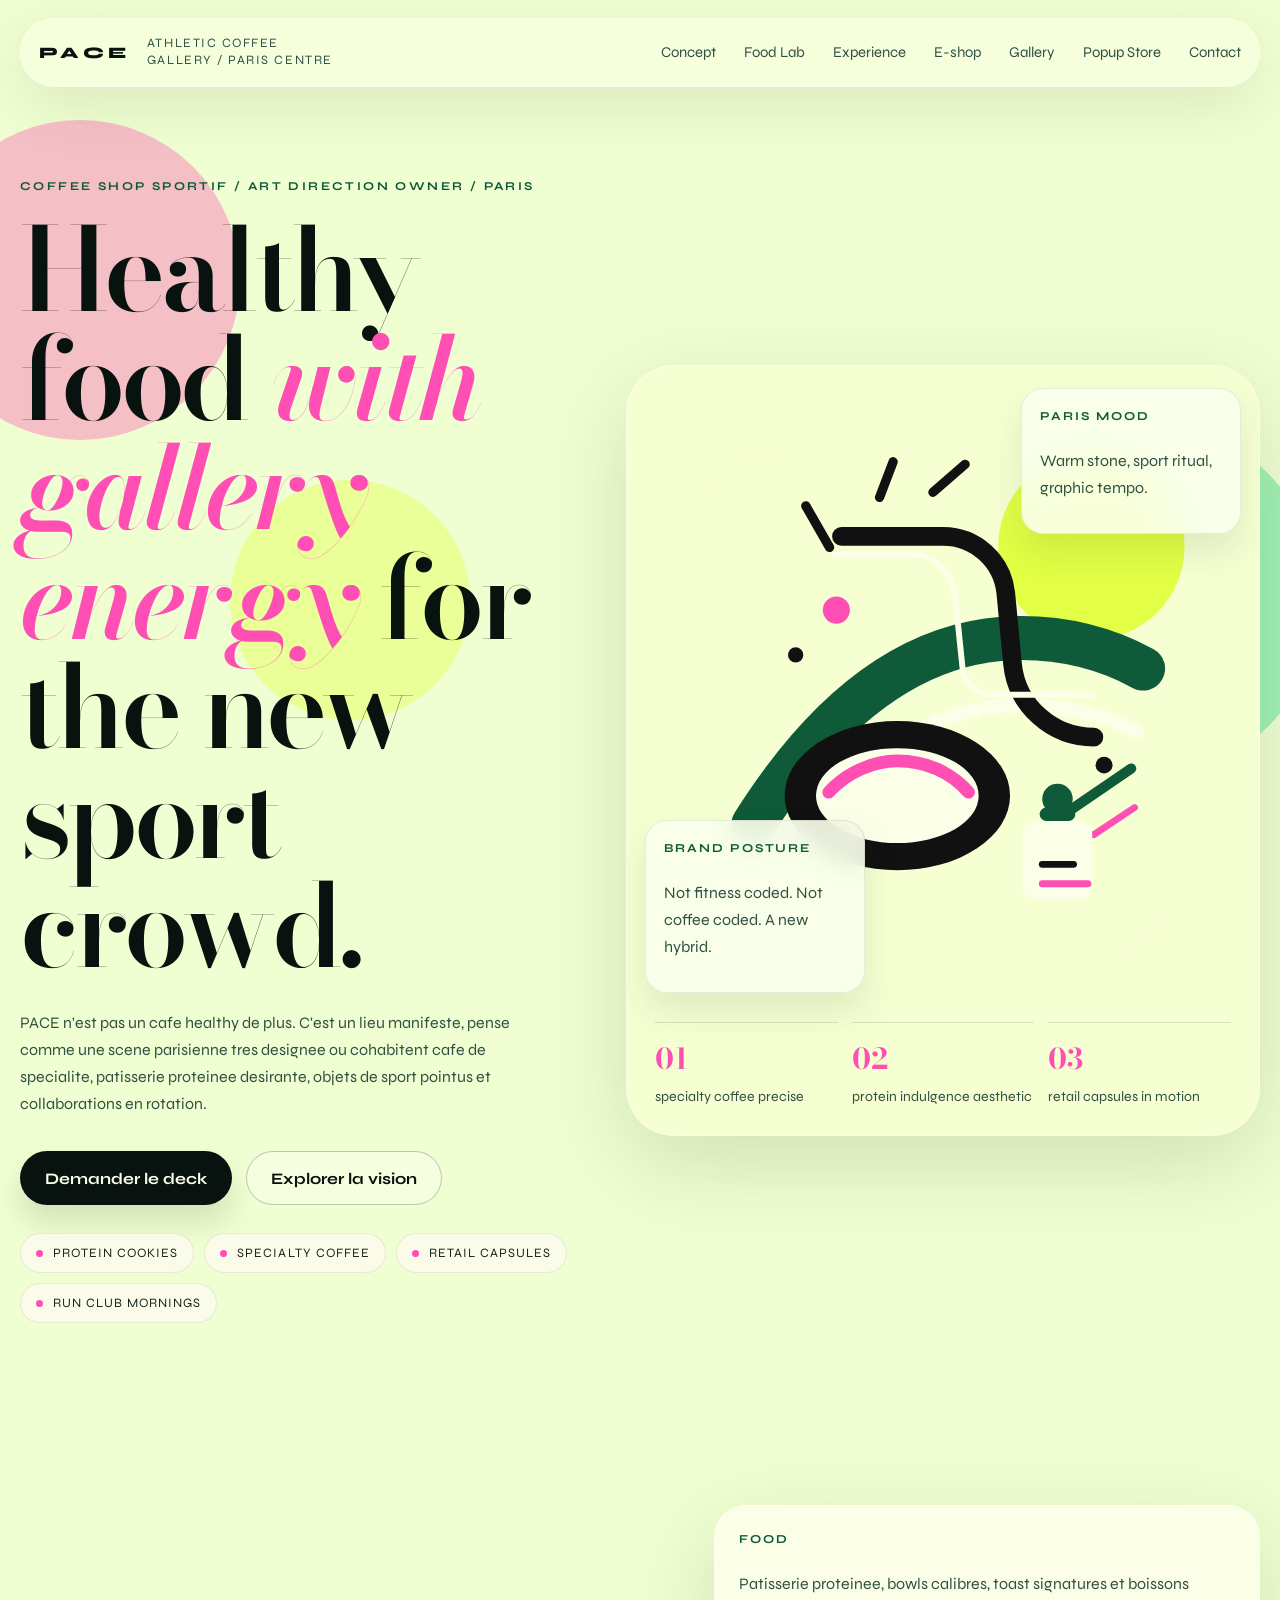
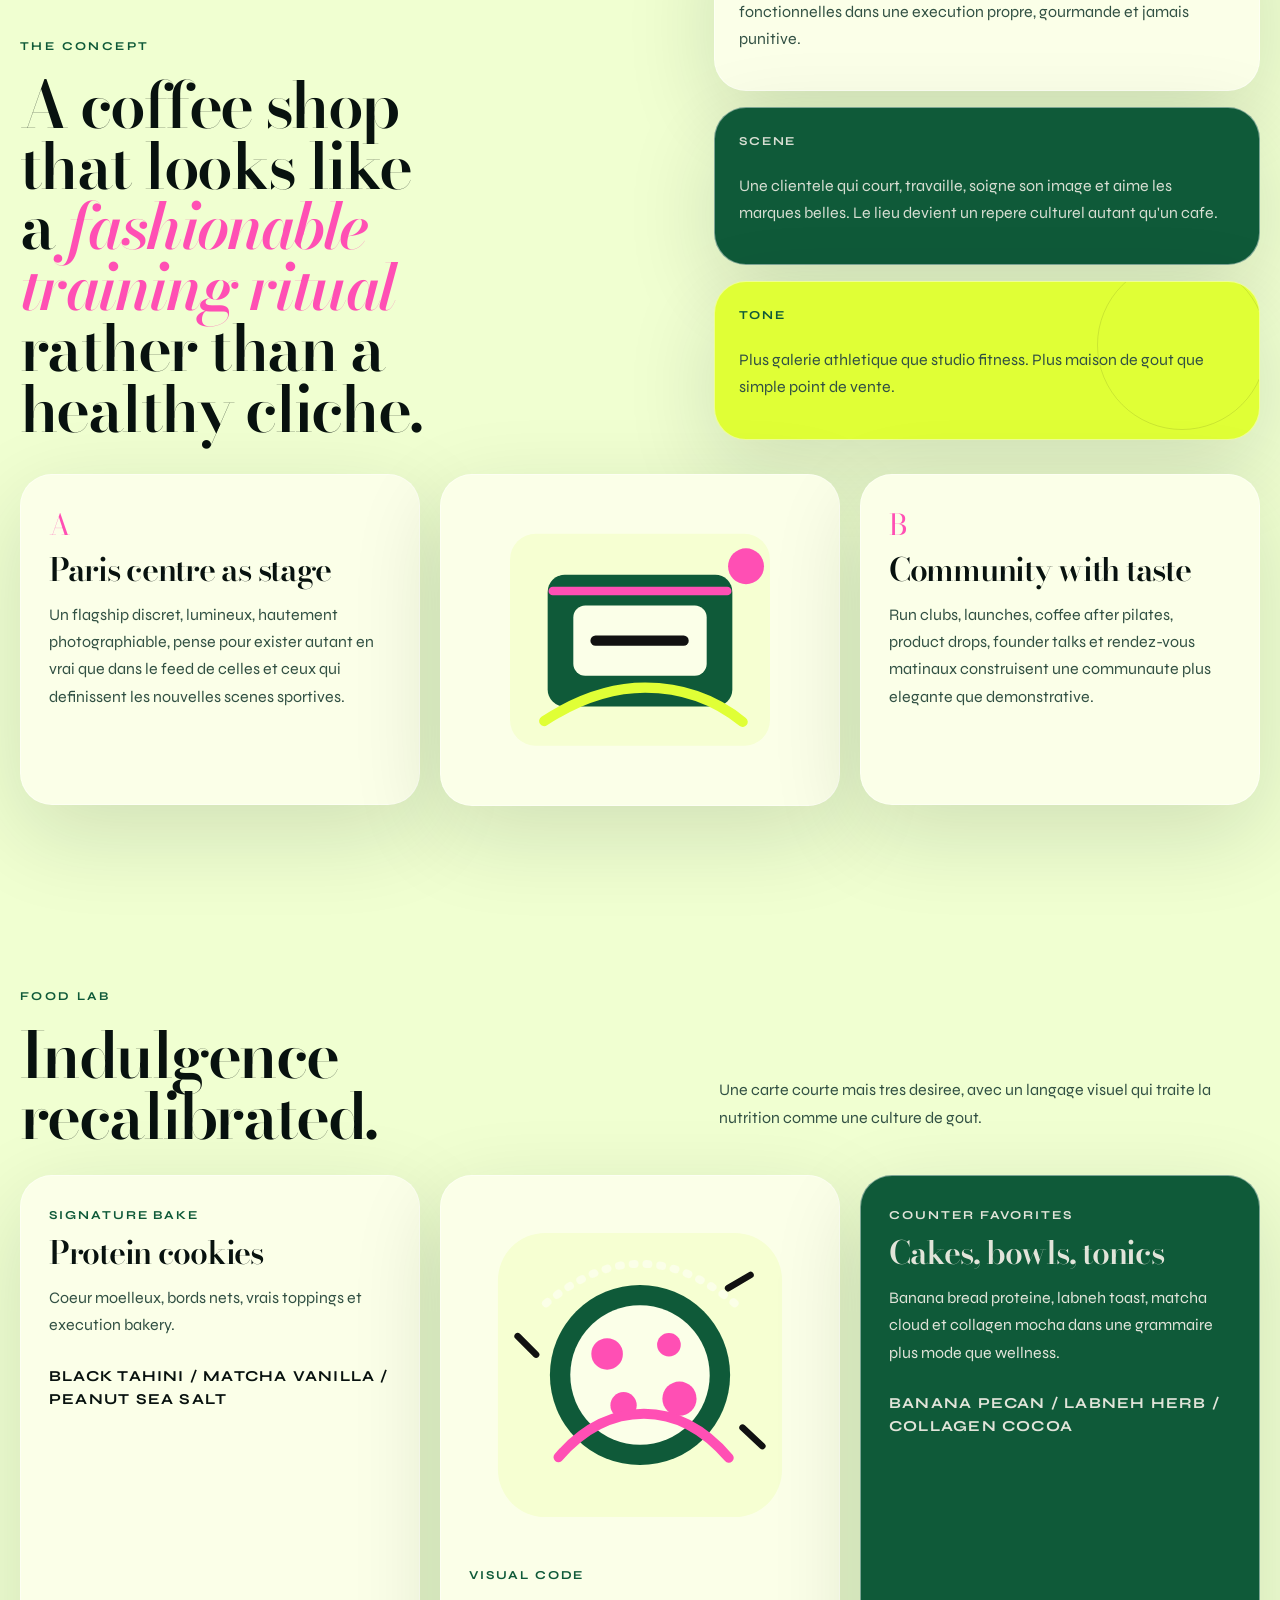
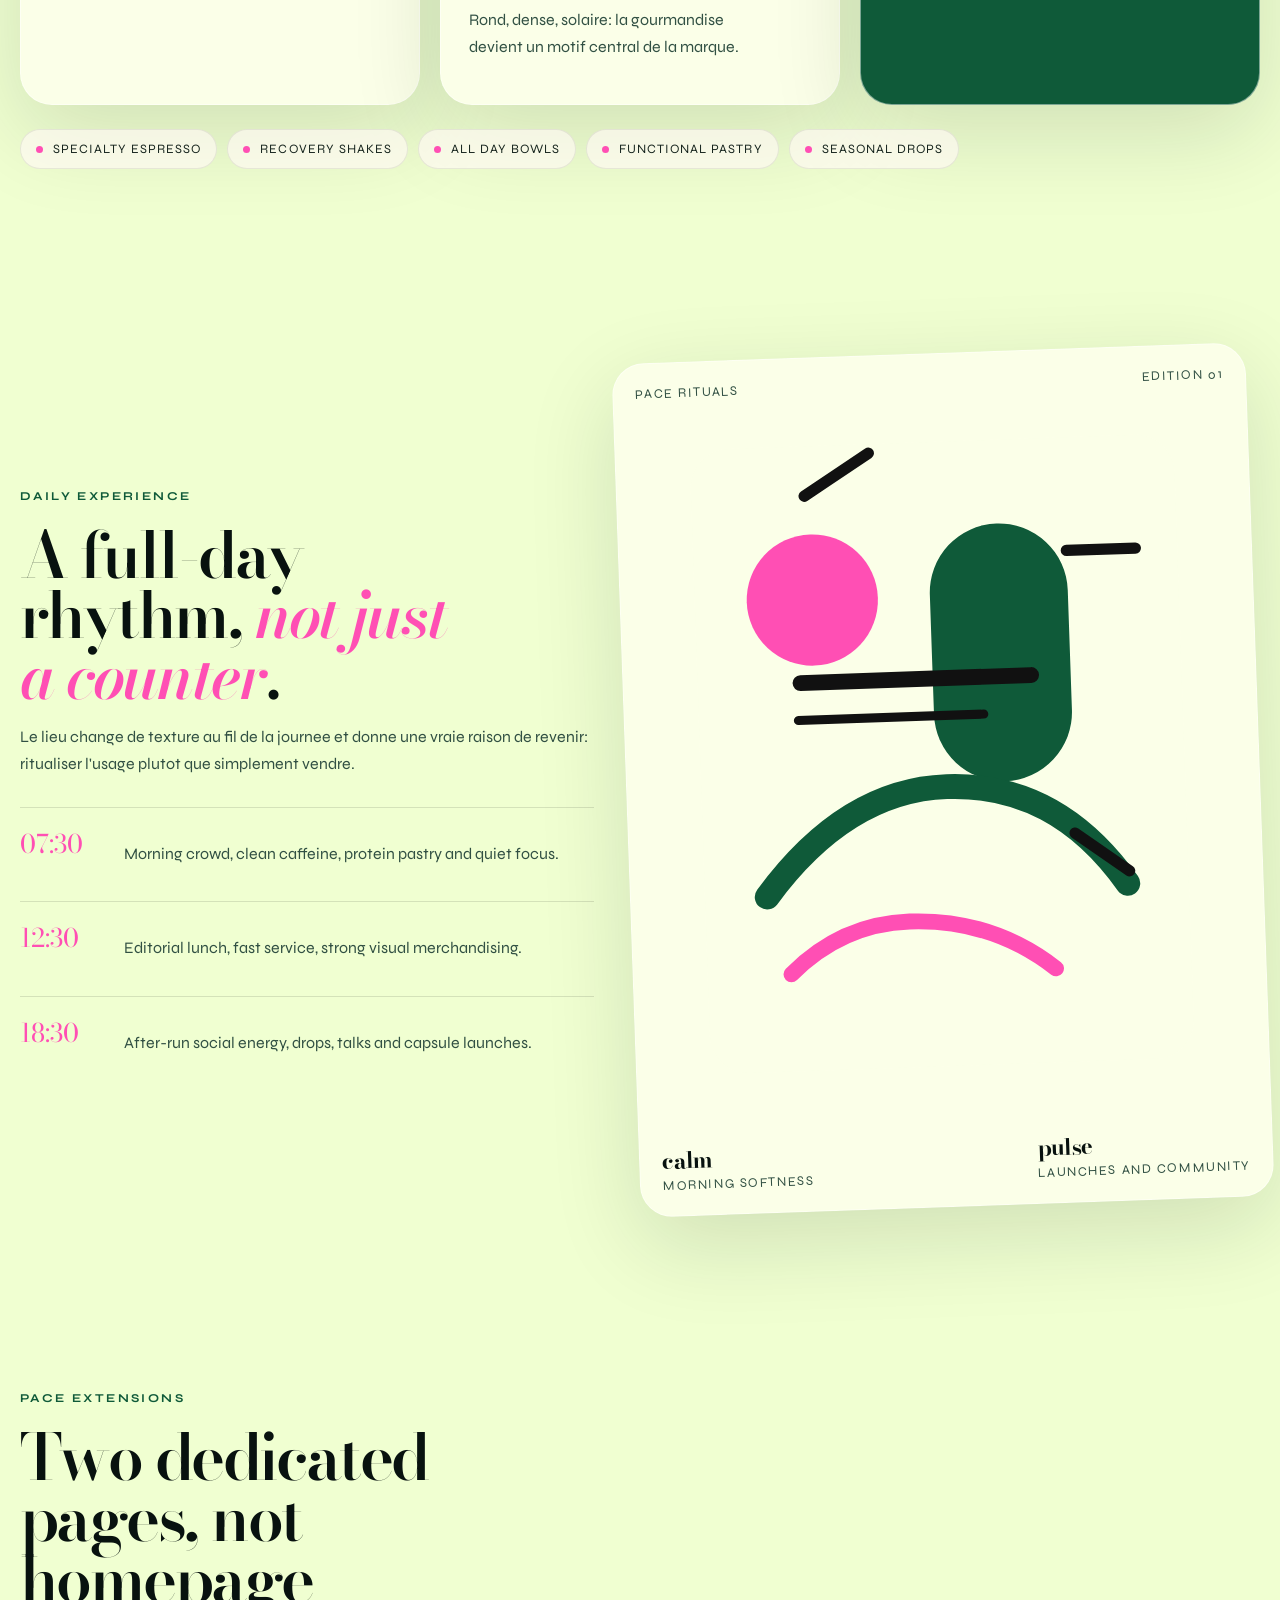
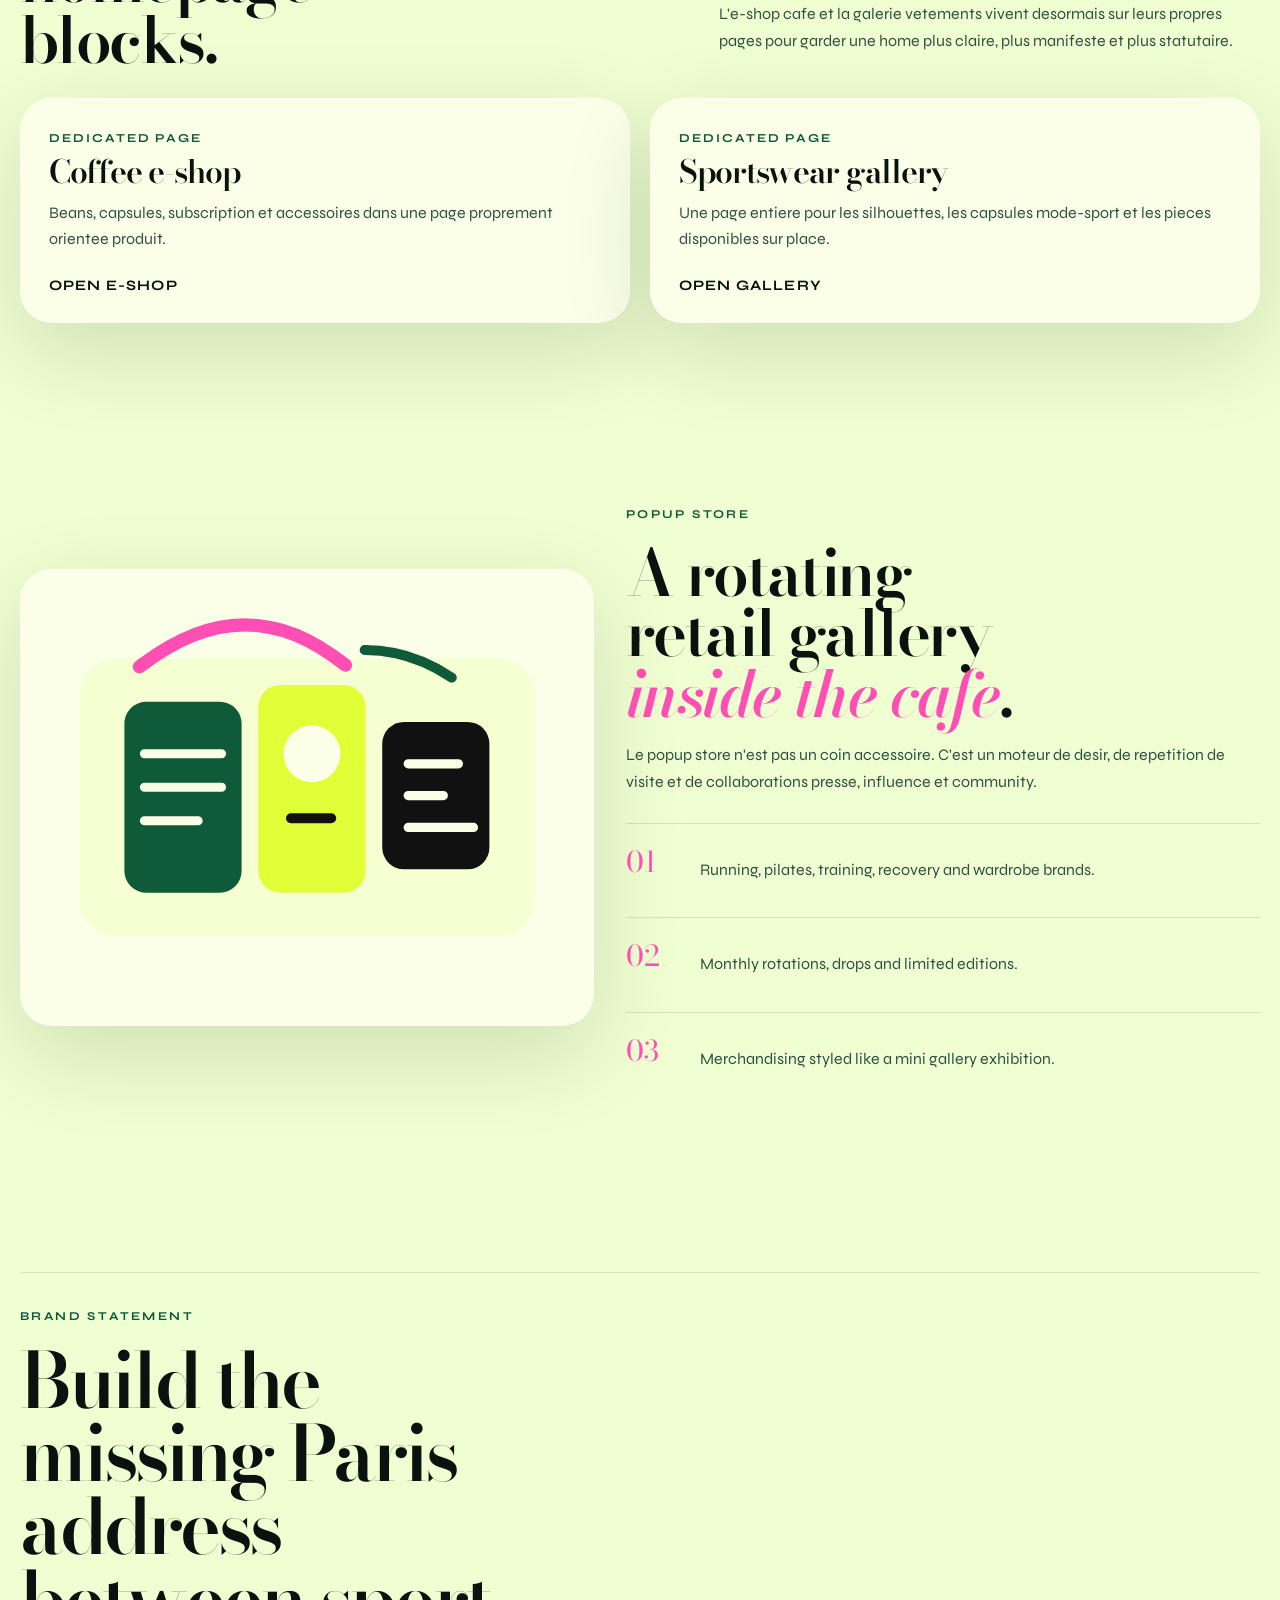
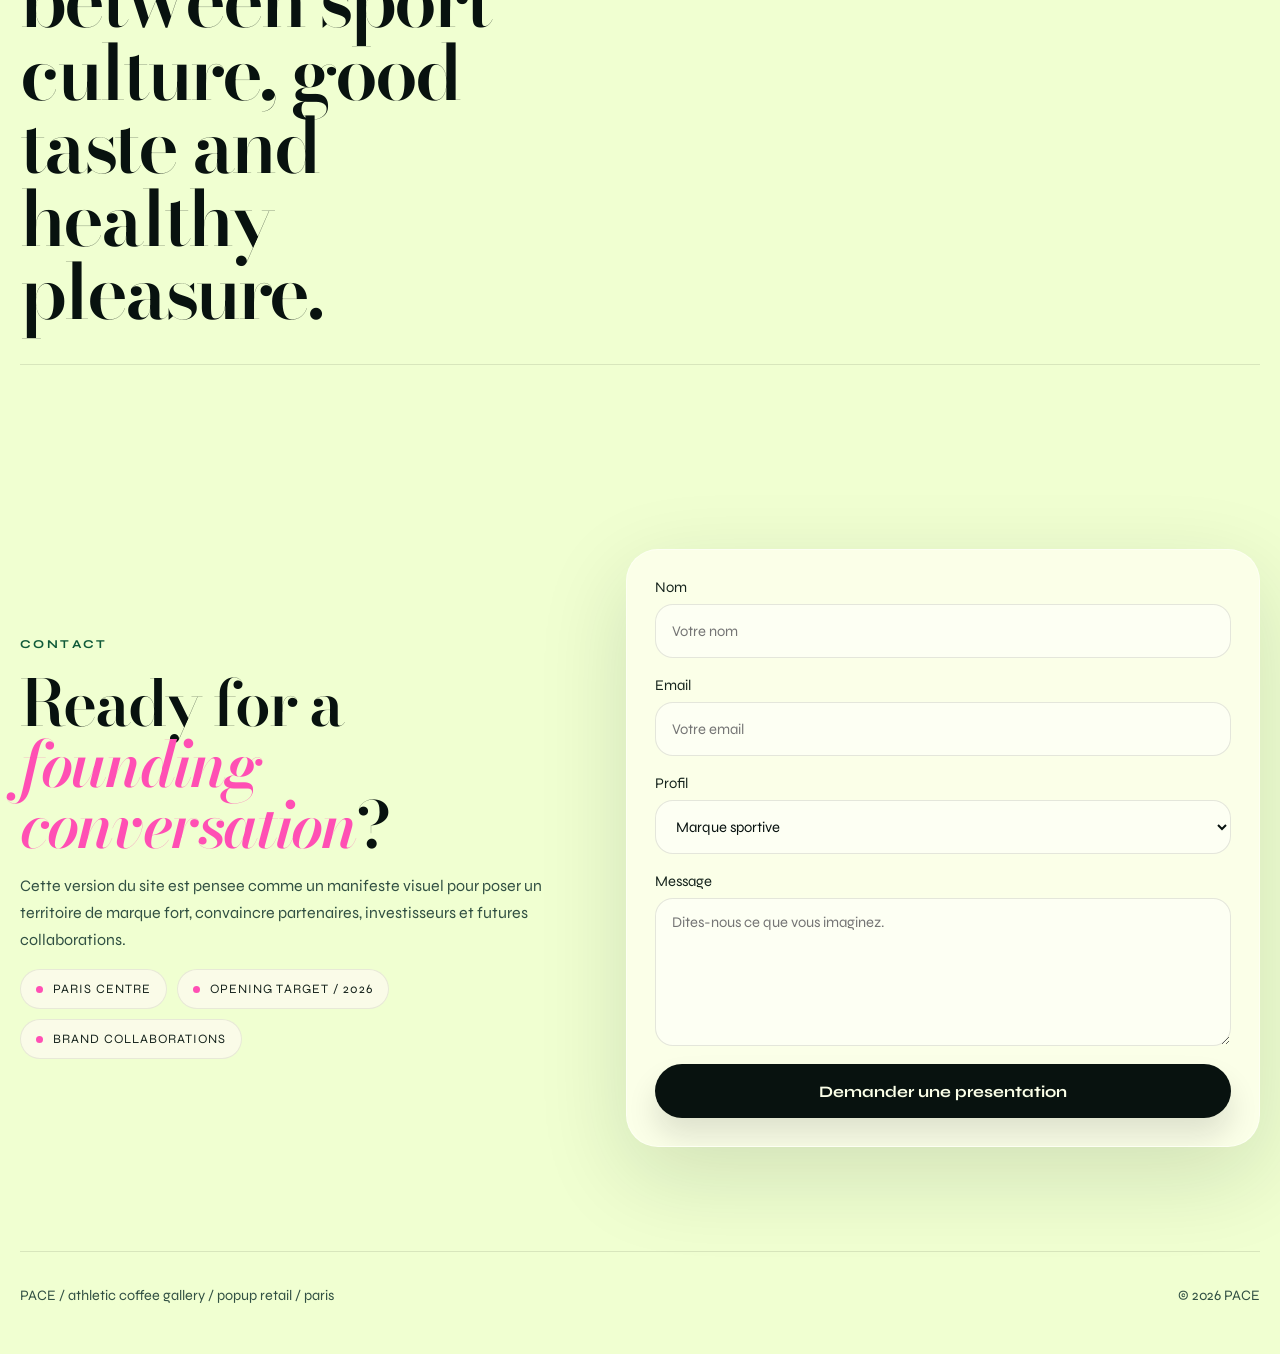
==== commit 8557cdb3: "Switch site palette to solid neon colors" ====
--- a/index.html
+++ b/index.html
@@ -103,30 +103,19 @@
                 role="img"
                 aria-label="Illustration du concept PACE entre cafe, mouvement et retail"
               >
-                <defs>
-                  <linearGradient id="heroSun" x1="0%" y1="0%" x2="100%" y2="100%">
-                    <stop offset="0%" stop-color="#f6d0aa" />
-                    <stop offset="100%" stop-color="#d76e4b" />
-                  </linearGradient>
-                  <linearGradient id="heroTrack" x1="0%" y1="0%" x2="100%" y2="100%">
-                    <stop offset="0%" stop-color="#17332f" />
-                    <stop offset="100%" stop-color="#285249" />
-                  </linearGradient>
-                </defs>
-
-                <rect x="58" y="64" width="560" height="592" rx="88" fill="#f2e6d8" />
-                <circle cx="515" cy="180" r="110" fill="url(#heroSun)" opacity="0.9" />
+                <rect x="58" y="64" width="560" height="592" rx="88" fill="#f6ffd2" />
+                <circle cx="515" cy="180" r="110" fill="#e0ff36" opacity="0.9" />
                 <path
                   d="M116 508c92-146 198-220 316-220 52 0 100 12 144 36"
                   fill="none"
-                  stroke="url(#heroTrack)"
+                  stroke="#0f5a39"
                   stroke-width="52"
                   stroke-linecap="round"
                 />
                 <path
                   d="M130 556c98-126 198-188 300-188 53 0 99 10 138 30"
                   fill="none"
-                  stroke="#f8f4ee"
+                  stroke="#fbffe8"
                   stroke-width="18"
                   stroke-linecap="round"
                   stroke-dasharray="8 14"
@@ -142,7 +131,7 @@
                 <path
                   d="M212 189h89c27 0 50 21 53 48l9 87c2 17 17 31 35 31h118"
                   fill="none"
-                  stroke="#f8f4ee"
+                  stroke="#fbffe8"
                   stroke-width="7"
                   stroke-linecap="round"
                   stroke-linejoin="round"
@@ -155,34 +144,34 @@
                   stroke-linecap="round"
                 />
                 <ellipse cx="286" cy="474" rx="133" ry="88" fill="#111111" />
-                <ellipse cx="286" cy="474" rx="96" ry="56" fill="#f6efe4" />
+                <ellipse cx="286" cy="474" rx="96" ry="56" fill="#fbffe8" />
                 <path
                   d="M205 470c22-24 53-37 81-37 33 0 63 13 84 37"
                   fill="none"
-                  stroke="#d76e4b"
+                  stroke="#ff4fb4"
                   stroke-width="15"
                   stroke-linecap="round"
                 />
-                <circle cx="214" cy="255" r="16" fill="#d76e4b" />
+                <circle cx="214" cy="255" r="16" fill="#ff4fb4" />
                 <circle cx="166" cy="308" r="9" fill="#111111" />
-                <circle cx="475" cy="478" r="18" fill="#17332f" />
+                <circle cx="475" cy="478" r="18" fill="#0f5a39" />
                 <circle cx="530" cy="438" r="10" fill="#111111" />
                 <path
                   d="M480 498l82-56"
                   fill="none"
-                  stroke="#17332f"
+                  stroke="#0f5a39"
                   stroke-width="12"
                   stroke-linecap="round"
                 />
                 <path
                   d="M518 520l48-32"
                   fill="none"
-                  stroke="#d76e4b"
+                  stroke="#ff4fb4"
                   stroke-width="8"
                   stroke-linecap="round"
                 />
-                <rect x="434" y="504" width="82" height="92" rx="16" fill="#f8f4ee" />
-                <rect x="454" y="488" width="42" height="16" rx="8" fill="#17332f" />
+                <rect x="434" y="504" width="82" height="92" rx="16" fill="#fbffe8" />
+                <rect x="454" y="488" width="42" height="16" rx="8" fill="#0f5a39" />
                 <path
                   d="M457 555h37"
                   fill="none"
@@ -193,7 +182,7 @@
                 <path
                   d="M457 578h54"
                   fill="none"
-                  stroke="#d76e4b"
+                  stroke="#ff4fb4"
                   stroke-width="8"
                   stroke-linecap="round"
                 />
@@ -275,13 +264,13 @@
                 role="img"
                 aria-label="Illustration d'une facade graphique pour le lieu"
               >
-                <rect x="48" y="36" width="304" height="248" rx="30" fill="#f5ede3" />
-                <rect x="92" y="84" width="216" height="154" rx="20" fill="#153530" />
-                <rect x="122" y="120" width="156" height="82" rx="14" fill="#f7f2eb" />
+                <rect x="48" y="36" width="304" height="248" rx="30" fill="#f6ffd2" />
+                <rect x="92" y="84" width="216" height="154" rx="20" fill="#0f5a39" />
+                <rect x="122" y="120" width="156" height="82" rx="14" fill="#fbffe8" />
                 <path
                   d="M98 103h204"
                   fill="none"
-                  stroke="#d76e4b"
+                  stroke="#ff4fb4"
                   stroke-width="10"
                   stroke-linecap="round"
                 />
@@ -292,11 +281,11 @@
                   stroke-width="12"
                   stroke-linecap="round"
                 />
-                <circle cx="324" cy="74" r="21" fill="#d76e4b" />
+                <circle cx="324" cy="74" r="21" fill="#ff4fb4" />
                 <path
                   d="M88 255c40-26 79-39 118-39 44 0 82 14 114 40"
                   fill="none"
-                  stroke="#f3d0ad"
+                  stroke="#e0ff36"
                   stroke-width="12"
                   stroke-linecap="round"
                 />
@@ -346,17 +335,17 @@
                 role="img"
                 aria-label="Illustration de food styling graphique"
               >
-                <rect x="44" y="44" width="432" height="432" rx="72" fill="#f3e8d8" />
-                <circle cx="260" cy="260" r="137" fill="#132f2b" />
-                <circle cx="260" cy="260" r="106" fill="#f7f2eb" />
-                <circle cx="210" cy="228" r="24" fill="#d87a52" />
-                <circle cx="304" cy="214" r="18" fill="#d87a52" />
-                <circle cx="235" cy="306" r="20" fill="#d87a52" />
-                <circle cx="320" cy="296" r="26" fill="#d87a52" />
+                <rect x="44" y="44" width="432" height="432" rx="72" fill="#f6ffd2" />
+                <circle cx="260" cy="260" r="137" fill="#0f5a39" />
+                <circle cx="260" cy="260" r="106" fill="#fbffe8" />
+                <circle cx="210" cy="228" r="24" fill="#ff4fb4" />
+                <circle cx="304" cy="214" r="18" fill="#ff4fb4" />
+                <circle cx="235" cy="306" r="20" fill="#ff4fb4" />
+                <circle cx="320" cy="296" r="26" fill="#ff4fb4" />
                 <path
                   d="M117 151c52-42 97-60 143-60 46 0 91 17 144 60"
                   fill="none"
-                  stroke="#f7f2eb"
+                  stroke="#fbffe8"
                   stroke-width="12"
                   stroke-dasharray="3 18"
                   stroke-linecap="round"
@@ -364,7 +353,7 @@
                 <path
                   d="M136 385c39-45 82-66 130-66 48 0 91 23 129 67"
                   fill="none"
-                  stroke="#d87a52"
+                  stroke="#ff4fb4"
                   stroke-width="15"
                   stroke-linecap="round"
                 />
@@ -448,20 +437,20 @@
                 role="img"
                 aria-label="Poster abstrait representant le rythme d'une journee PACE"
               >
-                <rect x="46" y="44" width="428" height="552" rx="34" fill="#f7f0e6" />
-                <circle cx="150" cy="180" r="58" fill="#d87750" />
-                <rect x="254" y="118" width="122" height="228" rx="61" fill="#13312d" />
+                <rect x="46" y="44" width="428" height="552" rx="34" fill="#fbffe8" />
+                <circle cx="150" cy="180" r="58" fill="#ff4fb4" />
+                <rect x="254" y="118" width="122" height="228" rx="61" fill="#0f5a39" />
                 <path
                   d="M101 441c49-62 103-92 162-92 64 0 116 29 157 91"
                   fill="none"
-                  stroke="#13312d"
+                  stroke="#0f5a39"
                   stroke-width="22"
                   stroke-linecap="round"
                 />
                 <path
                   d="M120 510c31-29 66-43 106-43 49 0 91 15 128 46"
                   fill="none"
-                  stroke="#d87750"
+                  stroke="#ff4fb4"
                   stroke-width="14"
                   stroke-linecap="round"
                 />
@@ -550,18 +539,18 @@
               role="img"
               aria-label="Illustration du popup store avec modules retail"
             >
-              <rect x="48" y="84" width="544" height="332" rx="44" fill="#f6ede2" />
-              <rect x="102" y="136" width="140" height="228" rx="26" fill="#132f2b" />
-              <rect x="262" y="116" width="128" height="248" rx="26" fill="#e3b792" />
+              <rect x="48" y="84" width="544" height="332" rx="44" fill="#f6ffd2" />
+              <rect x="102" y="136" width="140" height="228" rx="26" fill="#0f5a39" />
+              <rect x="262" y="116" width="128" height="248" rx="26" fill="#e0ff36" />
               <rect x="410" y="160" width="128" height="176" rx="26" fill="#111111" />
               <path
                 d="M126 198h92M126 238h92M126 278h64"
                 fill="none"
-                stroke="#f7f2eb"
+                stroke="#fbffe8"
                 stroke-width="11"
                 stroke-linecap="round"
               />
-              <circle cx="326" cy="198" r="34" fill="#f7f2eb" />
+              <circle cx="326" cy="198" r="34" fill="#fbffe8" />
               <path
                 d="M301 275h48"
                 fill="none"
@@ -572,21 +561,21 @@
               <path
                 d="M441 210h60M441 248h42M441 286h78"
                 fill="none"
-                stroke="#f7f2eb"
+                stroke="#fbffe8"
                 stroke-width="11"
                 stroke-linecap="round"
               />
               <path
                 d="M120 94c47-36 87-50 125-50 43 0 80 16 121 48"
                 fill="none"
-                stroke="#d87750"
+                stroke="#ff4fb4"
                 stroke-width="16"
                 stroke-linecap="round"
               />
               <path
                 d="M389 74c35 0 69 10 104 33"
                 fill="none"
-                stroke="#132f2b"
+                stroke="#0f5a39"
                 stroke-width="12"
                 stroke-linecap="round"
               />
--- a/styles.css
+++ b/styles.css
@@ -1,18 +1,18 @@
 :root {
-  --bg: #efe5d8;
-  --bg-deep: #e7dac9;
-  --paper: #f8f1e7;
-  --paper-2: #fbf6ef;
-  --ink: #111111;
-  --muted: #5d564f;
-  --muted-strong: #3c362f;
-  --forest: #153530;
-  --forest-soft: #254e46;
-  --clay: #d87750;
-  --sand: #e6b995;
-  --line: rgba(17, 17, 17, 0.09);
-  --line-strong: rgba(17, 17, 17, 0.2);
-  --shadow: 0 28px 90px rgba(53, 37, 26, 0.12);
+  --bg: #f0ffd1;
+  --bg-deep: #dfff58;
+  --paper: #fbffe8;
+  --paper-2: #f6ffd2;
+  --ink: #08120f;
+  --muted: #315043;
+  --muted-strong: #16241d;
+  --forest: #0f5a39;
+  --forest-soft: #1edc83;
+  --clay: #ff4fb4;
+  --sand: #e0ff36;
+  --line: rgba(8, 18, 15, 0.11);
+  --line-strong: rgba(8, 18, 15, 0.24);
+  --shadow: 0 28px 90px rgba(14, 34, 24, 0.14);
   --radius-xl: 48px;
   --radius-lg: 32px;
   --radius-md: 22px;
@@ -32,10 +32,7 @@
 body {
   margin: 0;
   min-height: 100vh;
-  background:
-    radial-gradient(circle at 10% 10%, rgba(232, 183, 132, 0.38), transparent 22%),
-    radial-gradient(circle at 85% 16%, rgba(22, 53, 48, 0.12), transparent 20%),
-    linear-gradient(180deg, #f3e9dc 0%, #efe5d8 42%, #eadcc9 100%);
+  background: var(--bg);
   color: var(--ink);
   font-family: "Syne", "Avenir Next", sans-serif;
   overflow-x: hidden;
@@ -69,8 +66,7 @@
 .gradient-orb {
   position: absolute;
   border-radius: 50%;
-  filter: blur(18px);
-  opacity: 0.72;
+  opacity: 0.36;
 }
 
 .orb-a {
@@ -78,7 +74,7 @@
   left: -80px;
   width: 320px;
   height: 320px;
-  background: radial-gradient(circle, rgba(216, 119, 80, 0.28), transparent 72%);
+  background: var(--clay);
 }
 
 .orb-b {
@@ -86,7 +82,7 @@
   right: -40px;
   width: 360px;
   height: 360px;
-  background: radial-gradient(circle, rgba(21, 53, 48, 0.18), transparent 70%);
+  background: var(--forest-soft);
 }
 
 .orb-c {
@@ -94,18 +90,11 @@
   left: 18%;
   width: 240px;
   height: 240px;
-  background: radial-gradient(circle, rgba(230, 185, 149, 0.32), transparent 70%);
+  background: var(--sand);
 }
 
 .mesh-lines {
-  position: absolute;
-  inset: 0;
-  opacity: 0.24;
-  background-image:
-    linear-gradient(rgba(255, 255, 255, 0.16) 1px, transparent 1px),
-    linear-gradient(90deg, rgba(17, 17, 17, 0.03) 1px, transparent 1px);
-  background-size: 120px 120px;
-  mask-image: linear-gradient(180deg, transparent 0%, black 12%, black 88%, transparent 100%);
+  display: none;
 }
 
 .container {
@@ -128,9 +117,9 @@
   padding: 16px 18px;
   border: 1px solid rgba(255, 255, 255, 0.42);
   border-radius: 999px;
-  background: rgba(247, 240, 230, 0.72);
+  background: rgba(247, 255, 224, 0.74);
   backdrop-filter: blur(18px);
-  box-shadow: 0 18px 60px rgba(35, 24, 17, 0.08);
+  box-shadow: 0 18px 60px rgba(16, 43, 28, 0.1);
 }
 
 .brand {
@@ -303,7 +292,7 @@
 
 .button-dark:hover,
 .button-dark:focus-visible {
-  background: #252525;
+  background: #13221a;
 }
 
 .button-light {
@@ -369,19 +358,12 @@
   padding: 28px;
   border: 1px solid rgba(255, 255, 255, 0.45);
   border-radius: 48px;
-  background:
-    linear-gradient(180deg, rgba(251, 246, 239, 0.92), rgba(245, 235, 223, 0.84));
+  background: var(--paper-2);
   box-shadow: var(--shadow);
 }
 
 .hero-artboard::before {
-  content: "";
-  position: absolute;
-  inset: 0;
-  background:
-    radial-gradient(circle at top left, rgba(255, 255, 255, 0.34), transparent 32%),
-    linear-gradient(135deg, rgba(255, 255, 255, 0.14), transparent 62%);
-  pointer-events: none;
+  display: none;
 }
 
 .hero-card {
@@ -391,9 +373,9 @@
   padding: 16px 18px;
   border: 1px solid rgba(17, 17, 17, 0.08);
   border-radius: 22px;
-  background: rgba(255, 251, 245, 0.9);
+  background: rgba(250, 255, 235, 0.9);
   backdrop-filter: blur(14px);
-  box-shadow: 0 18px 36px rgba(20, 16, 10, 0.08);
+  box-shadow: 0 18px 36px rgba(15, 46, 27, 0.1);
 }
 
 .hero-card-top {
@@ -503,8 +485,7 @@
 .contact-card {
   border: 1px solid rgba(255, 255, 255, 0.46);
   border-radius: var(--radius-lg);
-  background:
-    linear-gradient(180deg, rgba(251, 245, 236, 0.92), rgba(244, 234, 221, 0.84));
+  background: var(--paper);
   box-shadow: var(--shadow);
 }
 
@@ -513,13 +494,11 @@
 }
 
 .editorial-panel.cream {
-  background:
-    linear-gradient(180deg, rgba(251, 245, 236, 0.96), rgba(244, 234, 221, 0.84));
+  background: var(--paper);
 }
 
 .editorial-panel.forest {
-  background:
-    linear-gradient(180deg, rgba(21, 53, 48, 0.98), rgba(28, 65, 58, 0.98));
+  background: var(--forest);
 }
 
 .editorial-panel.forest .panel-kicker,
@@ -528,8 +507,7 @@
 }
 
 .editorial-panel.line-art {
-  background:
-    linear-gradient(180deg, rgba(250, 241, 228, 0.96), rgba(248, 236, 221, 0.84));
+  background: var(--sand);
 }
 
 .editorial-panel.line-art::after {
@@ -597,8 +575,7 @@
 }
 
 .accent-card {
-  background:
-    linear-gradient(180deg, rgba(21, 53, 48, 0.98), rgba(32, 74, 66, 0.98));
+  background: var(--forest);
 }
 
 .accent-card .menu-tag,
@@ -613,9 +590,7 @@
   flex-direction: column;
   justify-content: center;
   gap: 18px;
-  background:
-    radial-gradient(circle at top, rgba(230, 185, 149, 0.34), transparent 30%),
-    linear-gradient(180deg, rgba(251, 245, 236, 0.96), rgba(244, 234, 221, 0.88));
+  background: var(--paper);
 }
 
 .food-illustration {
@@ -648,8 +623,7 @@
   padding: 28px;
   border: 1px solid rgba(255, 255, 255, 0.46);
   border-radius: var(--radius-lg);
-  background:
-    linear-gradient(180deg, rgba(251, 245, 236, 0.96), rgba(244, 234, 221, 0.86));
+  background: var(--paper);
   box-shadow: var(--shadow);
   transition:
     transform 180ms ease,
@@ -723,8 +697,7 @@
   grid-template-columns: 110px 1fr;
   gap: 16px;
   padding: 18px 22px;
-  background:
-    linear-gradient(180deg, rgba(251, 245, 236, 0.92), rgba(244, 234, 221, 0.84));
+  background: var(--paper);
 }
 
 .shop-note span,
@@ -747,9 +720,7 @@
   position: relative;
   overflow: hidden;
   padding: 20px;
-  background:
-    radial-gradient(circle at top right, rgba(216, 119, 80, 0.22), transparent 24%),
-    linear-gradient(180deg, rgba(251, 245, 236, 0.96), rgba(244, 234, 221, 0.88));
+  background: var(--paper);
 }
 
 .shop-panel-badge {
@@ -760,7 +731,7 @@
   padding: 16px 18px;
   border: 1px solid rgba(17, 17, 17, 0.08);
   border-radius: 20px;
-  background: rgba(255, 250, 244, 0.88);
+  background: rgba(249, 255, 228, 0.88);
   backdrop-filter: blur(10px);
 }
 
@@ -779,18 +750,15 @@
 
 .product-card {
   padding: 22px;
-  background:
-    linear-gradient(180deg, rgba(251, 245, 236, 0.96), rgba(244, 234, 221, 0.86));
+  background: var(--paper);
 }
 
 .product-card.light {
-  background:
-    linear-gradient(180deg, rgba(247, 239, 229, 0.98), rgba(239, 227, 210, 0.88));
+  background: var(--paper-2);
 }
 
 .product-card.dark {
-  background:
-    linear-gradient(180deg, rgba(21, 53, 48, 0.98), rgba(27, 62, 56, 0.98));
+  background: var(--forest);
 }
 
 .product-card.dark .product-meta,
@@ -802,8 +770,7 @@
 }
 
 .product-card.sand {
-  background:
-    linear-gradient(180deg, rgba(234, 201, 168, 0.95), rgba(230, 191, 151, 0.86));
+  background: var(--sand);
 }
 
 .product-card h3,
@@ -898,8 +865,7 @@
 
 .showroom-poster {
   padding: 22px;
-  background:
-    linear-gradient(180deg, rgba(251, 245, 236, 0.96), rgba(244, 234, 221, 0.88));
+  background: var(--paper);
 }
 
 .lookbook-grid {
@@ -911,13 +877,11 @@
 
 .look-card {
   padding: 22px;
-  background:
-    linear-gradient(180deg, rgba(251, 245, 236, 0.96), rgba(244, 234, 221, 0.88));
+  background: var(--paper);
 }
 
 .look-card.dark {
-  background:
-    linear-gradient(180deg, rgba(21, 53, 48, 0.98), rgba(29, 66, 59, 0.98));
+  background: var(--forest);
 }
 
 .look-card.dark .look-index,
@@ -928,15 +892,12 @@
 }
 
 .look-card.sand {
-  background:
-    linear-gradient(180deg, rgba(234, 201, 168, 0.95), rgba(227, 188, 147, 0.88));
+  background: var(--sand);
 }
 
 .popup-stage {
   padding: 18px;
-  background:
-    radial-gradient(circle at top left, rgba(216, 119, 80, 0.18), transparent 26%),
-    linear-gradient(180deg, rgba(251, 245, 236, 0.96), rgba(242, 231, 218, 0.88));
+  background: var(--paper);
 }
 
 .popup-points {
@@ -1006,7 +967,7 @@
 .contact-card input:focus,
 .contact-card select:focus,
 .contact-card textarea:focus {
-  border-color: rgba(216, 119, 80, 0.52);
+  border-color: rgba(255, 79, 180, 0.52);
   background: rgba(255, 255, 255, 0.72);
 }
 
